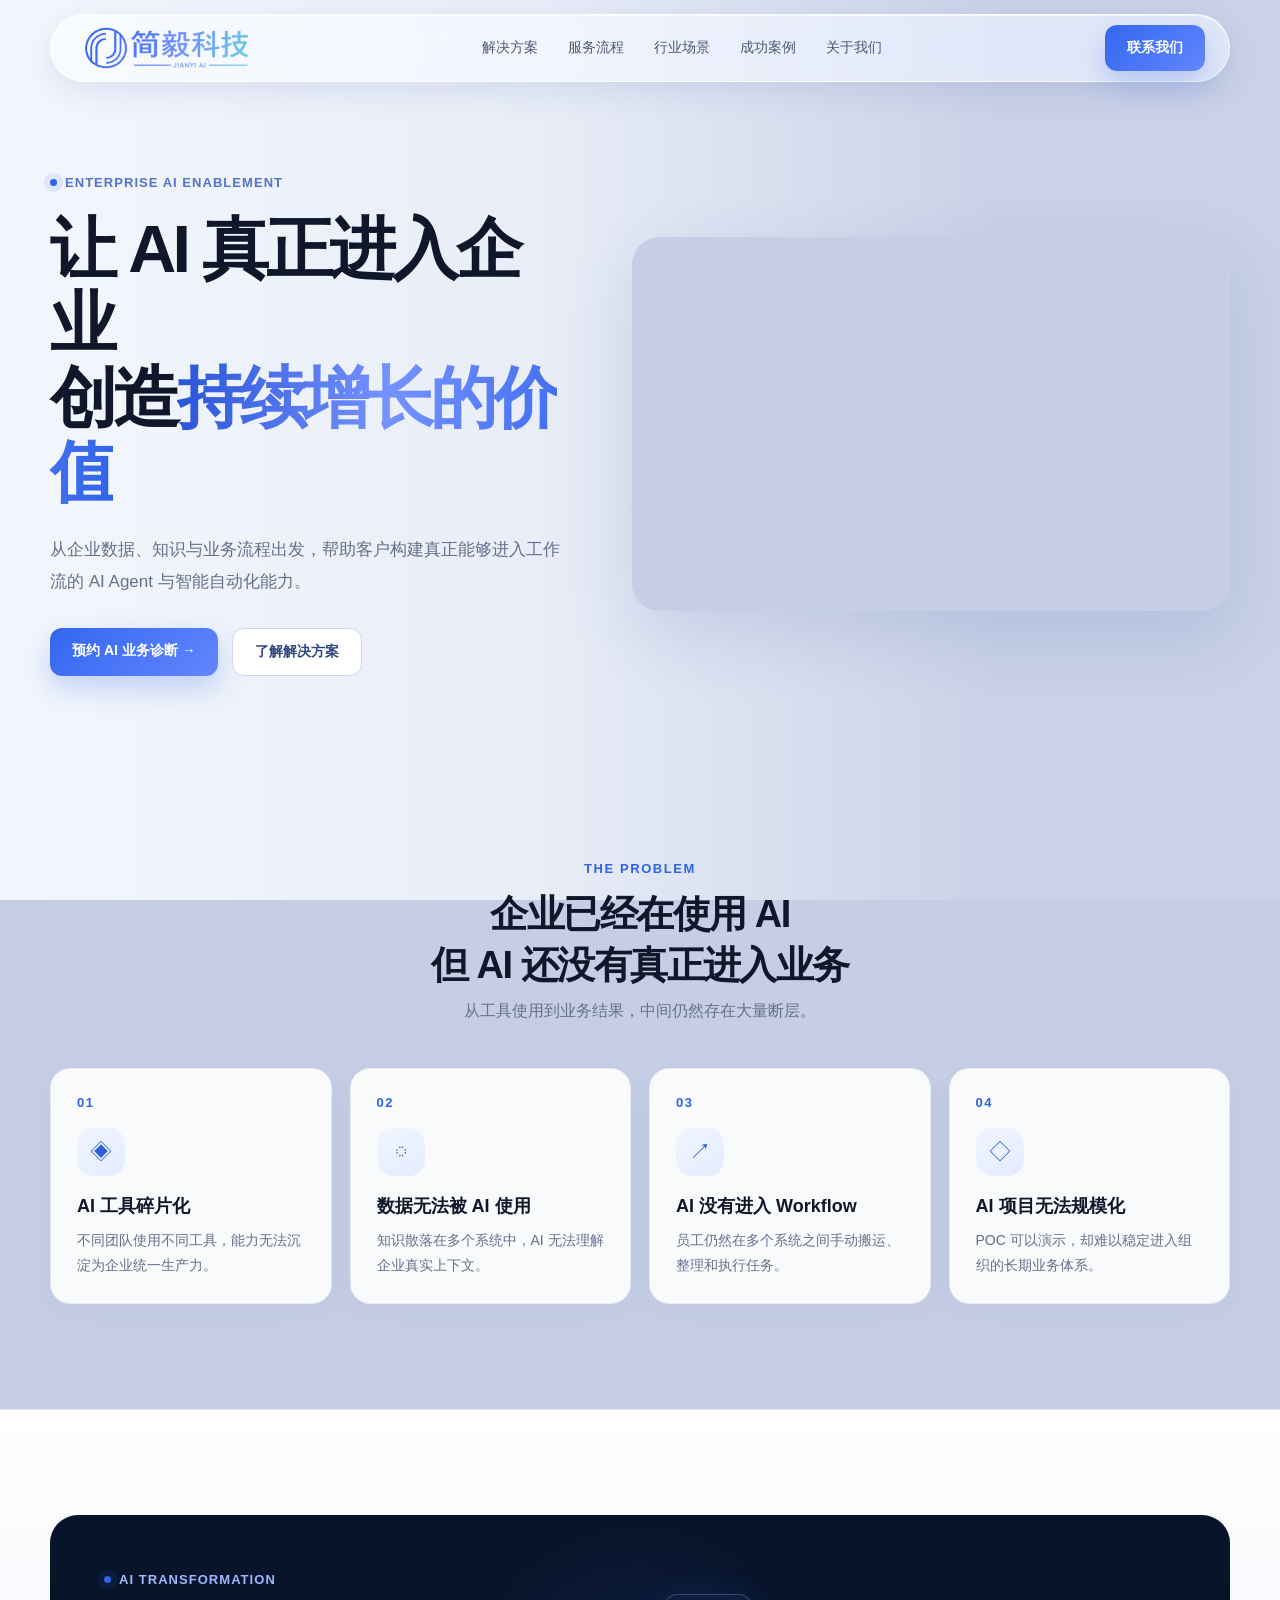
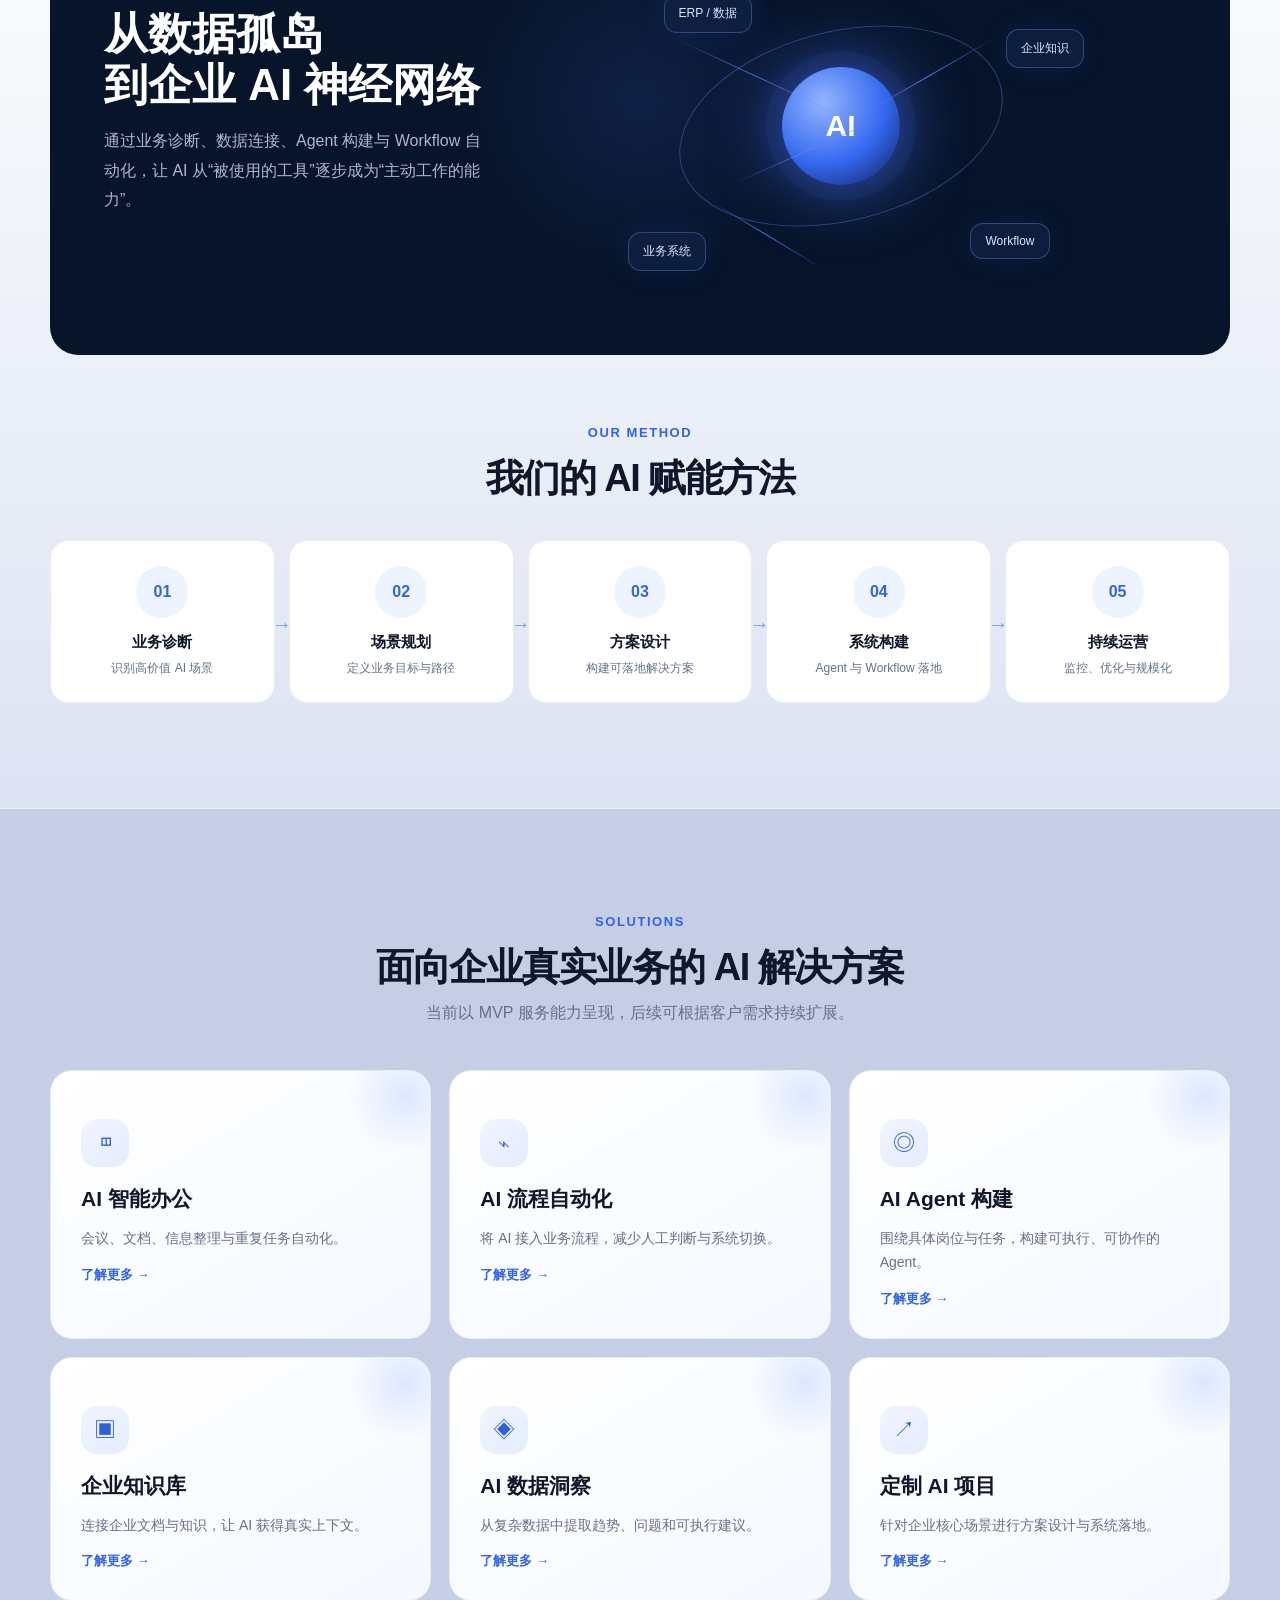
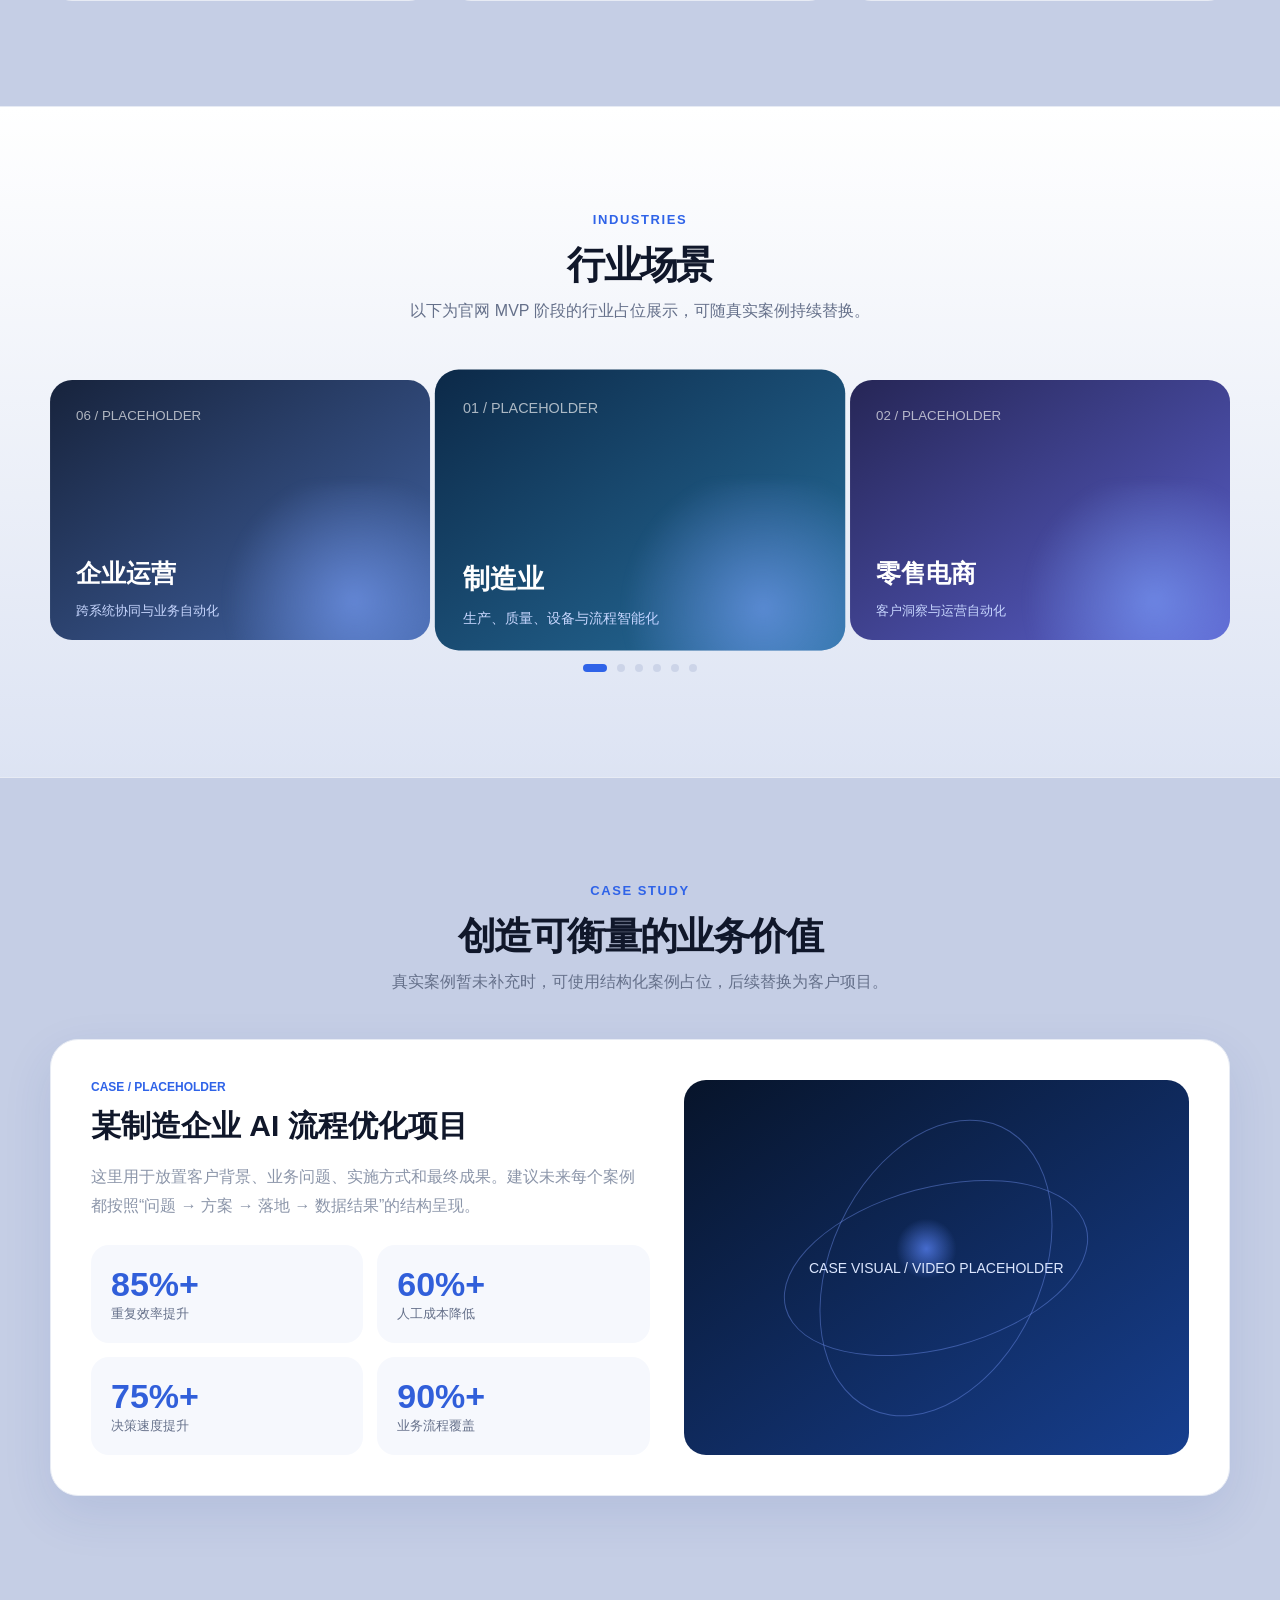
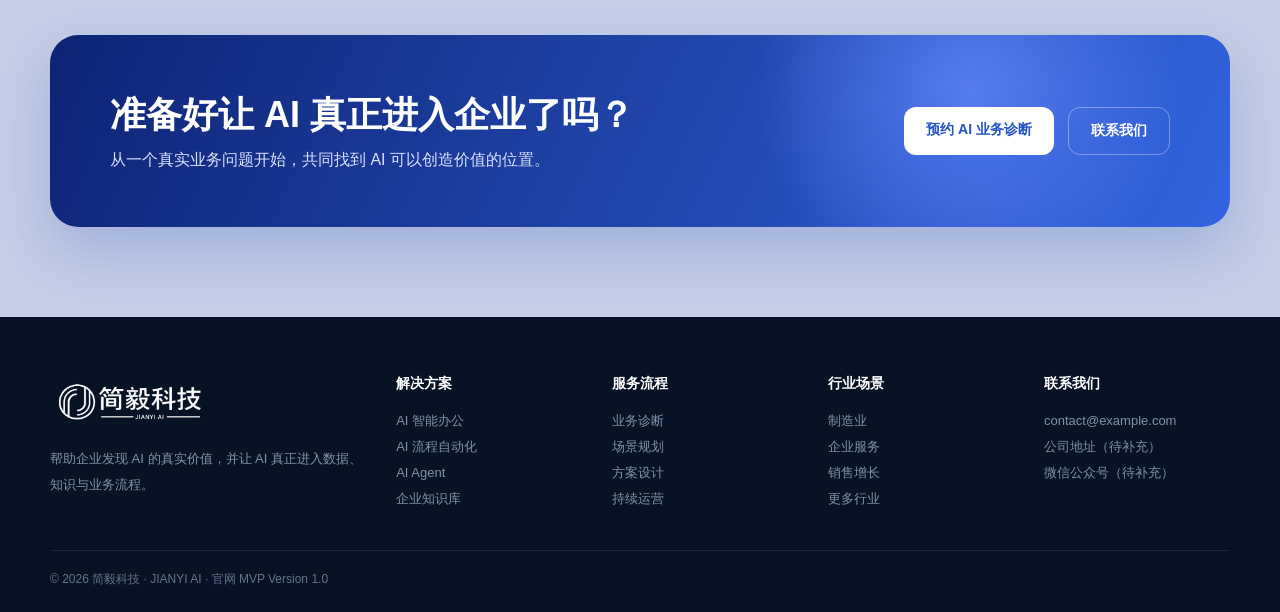
==== index.html @ a3e8af37 "Publish Jianyi AI website" ====
<!DOCTYPE html>
<html lang="zh-CN">

<head>
  <meta charset="UTF-8" />
  <meta name="viewport" content="width=device-width, initial-scale=1.0" />
  <meta name="theme-color" content="#f7faff" />
  <title>简毅科技｜让 AI 真正进入企业</title>
  <style>
    :root {
      --blue: #2f63e8;
      --blue2: #6f91ff;
      --ink: #10172a;
      --muted: #65708a;
      --line: #e7ebf4;
      --bg: #f7faff;
      --hero-bg: #C5CEE5;
      --card: #ffffff;
      --dark: #071226;
      --radius: 24px;
      --shadow: 0 18px 50px rgba(25, 61, 150, .10);
    }

    * {
      box-sizing: border-box
    }

    html {
      scroll-behavior: smooth
    }

    body {
      margin: 0;
      color: var(--ink);
      background: var(--hero-bg);
      font-family: Inter, -apple-system, BlinkMacSystemFont, "Segoe UI", "PingFang SC", "Microsoft YaHei", sans-serif;
      overflow-x: hidden
    }

    a {
      text-decoration: none;
      color: inherit
    }

    .container {
      width: min(1180px, calc(100% - 48px));
      margin: auto
    }

    .nav {
      position: sticky;
      top: 0;
      z-index: 50;
      height: 96px;
      display: flex;
      align-items: center;
      justify-content: space-between;
      background: transparent;
    }

    .nav-inner {
      height: 68px;
      padding: 0 24px;
      border: 1px solid rgba(255, 255, 255, .72);
      border-radius: 999px;
      background: rgba(255, 255, 255, .48);
      backdrop-filter: blur(22px) saturate(160%);
      -webkit-backdrop-filter: blur(22px) saturate(160%);
      box-shadow: 0 10px 30px rgba(25, 61, 150, .1), inset 0 1px 0 rgba(255, 255, 255, .72)
    }

    .brand img {
      width: 184px;
      height: auto;
      display: block
    }

    .nav .brand {
      position: relative;
      display: block;
      isolation: isolate
    }

    .nav .brand img {
      opacity: 0
    }

    .nav .brand:after {
      content: "";
      position: absolute;
      inset: 0;
      z-index: -1;
      background: linear-gradient(115deg, #1e55e8 0%, #6c8cff 25%, #67e8d8 48%, #b88cff 72%, #2860ed 100%);
      background-size: 220% 220%;
      -webkit-mask-image: var(--brand-mask);
      mask-image: var(--brand-mask);
      -webkit-mask-repeat: no-repeat;
      mask-repeat: no-repeat;
      -webkit-mask-size: 100% 100%;
      mask-size: 100% 100%;
      animation: brandAurora 6s ease-in-out infinite
    }

    @keyframes brandAurora {

      0%,
      100% {
        background-position: 0% 50%
      }

      50% {
        background-position: 100% 50%
      }
    }

    @media(prefers-reduced-motion:reduce) {
      .nav .brand:after {
        animation: none
      }
    }

    .nav-links {
      display: flex;
      gap: 30px;
      font-size: 14px;
      color: #4d5870
    }

    .nav-links a {
      position: relative;
      padding: 28px 0
    }

    .nav-links a:hover {
      color: var(--blue)
    }

    .nav-links a:hover:after {
      content: "";
      position: absolute;
      bottom: 0;
      left: 0;
      right: 0;
      height: 2px;
      background: var(--blue);
      border-radius: 2px
    }

    .btn {
      border: 0;
      border-radius: 12px;
      padding: 14px 22px;
      font-weight: 700;
      cursor: pointer;
      transition: .28s ease;
      font-size: 14px
    }

    .btn-primary {
      color: #fff;
      background: linear-gradient(135deg, #3267ef, #6386ff);
      box-shadow: 0 12px 28px rgba(47, 99, 232, .25)
    }

    .btn-primary:hover {
      transform: translateY(-2px);
      box-shadow: 0 16px 32px rgba(47, 99, 232, .32)
    }

    .btn-ghost {
      background: #fff;
      border: 1px solid #cbd6ef;
      color: #2d477d
    }

    .btn-ghost:hover {
      background: #f5f8ff;
      transform: translateY(-2px)
    }

    .hero {
      padding: 66px 0 70px;
      min-height: 660px;
      display: grid;
      align-items: center
    }

    .hero-scene {
      min-height: 660px;
      background: url("heroLKV主图.png") center / cover no-repeat
    }

    .hero:before {
      content: "";
      position: absolute;
      inset: 0;
      z-index: -1;
      background: linear-gradient(90deg, rgba(247, 250, 255, .92) 0%, rgba(247, 250, 255, .7) 42%, rgba(247, 250, 255, .08) 78%);
      pointer-events: none
    }

    .hero-grid {
      display: grid;
      grid-template-columns: .94fr 1.06fr;
      gap: 52px;
      align-items: center;
      width: 100%
    }

    .eyebrow {
      display: inline-flex;
      gap: 8px;
      align-items: center;
      color: #5274c8;
      font-size: 13px;
      font-weight: 700;
      letter-spacing: .08em;
      margin-bottom: 22px
    }

    .eyebrow:before {
      content: "";
      width: 7px;
      height: 7px;
      border-radius: 50%;
      background: var(--blue);
      box-shadow: 0 0 0 6px rgba(47, 99, 232, .1)
    }

    .hero h1 {
      font-size: clamp(42px, 5.2vw, 70px);
      line-height: 1.12;
      letter-spacing: -.055em;
      margin: 0 0 24px
    }

    .gradient {
      background: linear-gradient(95deg, #2855d8, #7692ff 48%, #2f63e8);
      -webkit-background-clip: text;
      background-clip: text;
      color: transparent
    }

    .hero p {
      font-size: 17px;
      line-height: 1.9;
      color: var(--muted);
      max-width: 520px;
      margin: 0 0 30px
    }

    .hero-actions {
      display: flex;
      gap: 14px;
      flex-wrap: wrap
    }

    .trust {
      margin-top: 54px;
      color: #8992a6;
      font-size: 12px
    }

    .logo-row {
      display: flex;
      gap: 25px;
      align-items: center;
      flex-wrap: wrap;
      margin-top: 18px;
      color: #647086;
      font-weight: 700;
      font-size: 18px;
      letter-spacing: .02em
    }

    .video-shell {
      position: relative;
      border-radius: 28px;
      padding: 1px;
      background: var(--hero-bg);
      box-shadow: 0 25px 70px rgba(26, 61, 146, .12);
      overflow: hidden
    }

    .video-shell:before {
      display: none
    }

    .video-frame {
      position: relative;
      background: var(--hero-bg);
      border-radius: 27px;
      overflow: hidden;
      aspect-ratio: 16/10
    }

    .video-frame video {
      width: 100%;
      height: 100%;
      display: block;
      object-fit: cover;
      pointer-events: none
    }

    .video-frame:after {
      content: "";
      position: absolute;
      inset: 0;
      background: linear-gradient(90deg, var(--hero-bg) 0%, rgba(197, 206, 229, 0) 10%, rgba(197, 206, 229, 0) 90%, var(--hero-bg) 100%), linear-gradient(180deg, var(--hero-bg) 0%, rgba(197, 206, 229, 0) 13%, rgba(197, 206, 229, 0) 87%, var(--hero-bg) 100%);
      pointer-events: none
    }

    .video-badge {
      position: absolute;
      left: 18px;
      bottom: 18px;
      z-index: 2;
      padding: 10px 14px;
      border: 1px solid rgba(255, 255, 255, .16);
      background: rgba(5, 17, 38, .62);
      backdrop-filter: blur(10px);
      border-radius: 999px;
      color: #d9e4ff;
      font-size: 12px
    }

    @keyframes spin {
      to {
        transform: rotate(360deg)
      }
    }

    .section {
      padding: 105px 0
    }

    .section-head {
      text-align: center;
      margin-bottom: 46px
    }

    .section-head .kicker {
      font-size: 13px;
      font-weight: 800;
      color: var(--blue);
      letter-spacing: .12em
    }

    .section-head h2 {
      font-size: 38px;
      letter-spacing: -.04em;
      margin: 13px 0 10px
    }

    .section-head p {
      color: var(--muted);
      margin: 0
    }

    .reveal {
      opacity: 0;
      transform: translateY(26px);
      transition: opacity .8s cubic-bezier(.2, .8, .2, 1), transform .8s cubic-bezier(.2, .8, .2, 1)
    }

    .reveal.show {
      opacity: 1;
      transform: none
    }

    .grid-4 {
      display: grid;
      grid-template-columns: repeat(4, 1fr);
      gap: 18px
    }

    .card {
      background: rgba(255, 255, 255, .9);
      border: 1px solid var(--line);
      border-radius: 20px;
      padding: 26px;
      box-shadow: 0 8px 30px rgba(35, 61, 120, .045);
      transition: .35s ease
    }

    .card:hover {
      transform: translateY(-7px);
      border-color: #c9d7ff;
      box-shadow: var(--shadow)
    }

    .num {
      font-size: 13px;
      color: var(--blue);
      font-weight: 800;
      letter-spacing: .12em
    }

    .icon {
      width: 48px;
      height: 48px;
      border-radius: 16px;
      background: linear-gradient(145deg, #f0f5ff, #e4ecff);
      display: grid;
      place-items: center;
      color: #315fd8;
      font-size: 22px;
      margin: 18px 0
    }

    .card h3 {
      margin: 0 0 10px;
      font-size: 18px
    }

    .card p {
      margin: 0;
      color: var(--muted);
      font-size: 14px;
      line-height: 1.75
    }

    .story {
      background: linear-gradient(180deg, #fff, rgba(240, 245, 255, .55));
      border-top: 1px solid var(--line);
      border-bottom: 1px solid var(--line)
    }

    .story-stage {
      position: relative;
      min-height: 440px;
      border-radius: 28px;
      background: radial-gradient(circle at 50% 42%, rgba(73, 112, 255, .13), transparent 28%), #07142a;
      color: #fff;
      overflow: hidden;
      padding: 54px
    }

    .story-copy {
      position: relative;
      z-index: 3;
      max-width: 390px
    }

    .story-copy h2 {
      font-size: 44px;
      line-height: 1.15;
      margin: 0 0 16px
    }

    .story-copy p {
      color: #aab9d4;
      line-height: 1.85
    }

    .network {
      position: absolute;
      inset: 0
    }

    .core {
      position: absolute;
      left: 67%;
      top: 48%;
      width: 118px;
      height: 118px;
      border-radius: 50%;
      transform: translate(-50%, -50%);
      display: grid;
      place-items: center;
      font-weight: 900;
      font-size: 30px;
      background: radial-gradient(circle at 35% 30%, #94b4ff, #3468ef 55%, #101b53);
      box-shadow: 0 0 0 16px rgba(75, 115, 255, .06), 0 0 70px rgba(72, 115, 255, .8);
      animation: pulse 3s ease-in-out infinite
    }

    .orbit {
      position: absolute;
      left: 67%;
      top: 48%;
      width: 330px;
      height: 190px;
      border: 1px solid rgba(103, 143, 255, .35);
      border-radius: 50%;
      transform: translate(-50%, -50%) rotate(-14deg);
      animation: orbit 9s linear infinite
    }

    .node {
      position: absolute;
      padding: 10px 14px;
      border-radius: 13px;
      background: rgba(17, 34, 69, .76);
      border: 1px solid rgba(129, 160, 255, .32);
      font-size: 12px;
      color: #dbe6ff;
      box-shadow: 0 0 30px rgba(46, 90, 220, .13);
      animation: float 4s ease-in-out infinite
    }

    .n1 {
      left: 52%;
      top: 18%
    }

    .n2 {
      left: 81%;
      top: 26%;
      animation-delay: -1s
    }

    .n3 {
      left: 78%;
      top: 70%;
      animation-delay: -2s
    }

    .n4 {
      left: 49%;
      top: 72%;
      animation-delay: -3s
    }

    .line {
      position: absolute;
      height: 1px;
      background: linear-gradient(90deg, transparent, #5b86ff, transparent);
      transform-origin: left center;
      opacity: .8
    }

    .l1 {
      width: 180px;
      left: 53%;
      top: 28%;
      transform: rotate(25deg)
    }

    .l2 {
      width: 150px;
      left: 69%;
      top: 45%;
      transform: rotate(-30deg)
    }

    .l3 {
      width: 180px;
      left: 58%;
      top: 61%;
      transform: rotate(-24deg)
    }

    .l4 {
      width: 130px;
      left: 56%;
      top: 65%;
      transform: rotate(31deg)
    }

    @keyframes pulse {
      50% {
        transform: translate(-50%, -50%) scale(1.08);
        box-shadow: 0 0 0 24px rgba(75, 115, 255, .04), 0 0 100px rgba(72, 115, 255, .95)
      }
    }

    @keyframes orbit {
      to {
        transform: translate(-50%, -50%) rotate(346deg)
      }
    }

    @keyframes float {
      50% {
        transform: translateY(-12px)
      }
    }

    .process {
      display: grid;
      grid-template-columns: repeat(5, 1fr);
      gap: 14px;
      position: relative
    }

    .step {
      padding: 25px 16px;
      text-align: center;
      border-radius: 18px;
      background: #fff;
      border: 1px solid var(--line);
      position: relative
    }

    .step:not(:last-child):after {
      content: "→";
      position: absolute;
      right: -18px;
      top: 45%;
      color: #7f9af0;
      font-size: 20px;
      z-index: 2
    }

    .step .step-icon {
      width: 52px;
      height: 52px;
      margin: 0 auto 15px;
      border-radius: 50%;
      display: grid;
      place-items: center;
      background: #edf3ff;
      color: #3265dd;
      font-weight: 800
    }

    .step strong {
      display: block;
      font-size: 15px
    }

    .step span {
      display: block;
      margin-top: 8px;
      color: var(--muted);
      font-size: 12px
    }

    .solution-grid {
      display: grid;
      grid-template-columns: repeat(3, 1fr);
      gap: 18px
    }

    .solution {
      min-height: 205px;
      padding: 30px;
      border-radius: 22px;
      background: linear-gradient(150deg, #fff, #f5f8ff);
      border: 1px solid var(--line);
      position: relative;
      overflow: hidden;
      transition: .35s
    }

    .solution:before {
      content: "";
      position: absolute;
      width: 120px;
      height: 120px;
      border-radius: 50%;
      right: -35px;
      top: -35px;
      background: radial-gradient(circle, #dce7ff, transparent 68%)
    }

    .solution:hover {
      transform: translateY(-6px);
      box-shadow: var(--shadow)
    }

    .solution h3 {
      font-size: 21px;
      margin: 18px 0 10px
    }

    .solution p {
      color: var(--muted);
      line-height: 1.7;
      font-size: 14px
    }

    .more {
      font-size: 13px;
      color: var(--blue);
      font-weight: 700
    }

    .carousel-wrap {
      overflow: hidden;
      padding: 12px 0 22px;
      cursor: grab;
      touch-action: pan-y
    }

    .carousel-wrap:active {
      cursor: grabbing
    }

    .carousel {
      display: flex;
      width: 100%;
      gap: 20px;
      transition: transform .72s cubic-bezier(.2, .8, .2, 1);
      will-change: transform
    }

    .industry {
      flex: 0 0 calc((100% - 40px) / 3);
      height: 260px;
      border-radius: 22px;
      padding: 26px;
      color: #fff;
      position: relative;
      overflow: hidden;
      background: linear-gradient(145deg, #112348, #315fc7);
      transform: scale(1);
      transform-origin: center center;
      transition: transform .72s cubic-bezier(.2, .8, .2, 1);
      user-select: none;
      z-index: 1
    }

    .industry.active {
      transform: scale(1.08);
      z-index: 2
    }

    .industry:nth-child(2) {
      background: linear-gradient(145deg, #17315e, #5480d8)
    }

    .industry:nth-child(3) {
      background: linear-gradient(145deg, #0c2948, #276f9d)
    }

    .industry:nth-child(4) {
      background: linear-gradient(145deg, #262656, #5a5fcb)
    }

    .industry:nth-child(5) {
      background: linear-gradient(145deg, #0d3040, #348b93)
    }

    .industry:nth-child(6) {
      background: linear-gradient(145deg, #17233c, #4264a5)
    }

    .industry:after {
      content: "";
      position: absolute;
      inset: 40% -30% -30% 30%;
      background: radial-gradient(circle, rgba(126, 164, 255, .6), transparent 58%);
      filter: blur(4px)
    }

    .industry small {
      opacity: .65
    }

    .industry h3 {
      position: absolute;
      left: 26px;
      bottom: 50px;
      margin: 0;
      font-size: 25px
    }

    .industry p {
      position: absolute;
      left: 26px;
      bottom: 20px;
      margin: 0;
      color: #c8d7ff;
      font-size: 13px
    }

    .slider-controls {
      display: flex;
      justify-content: center;
      gap: 10px;
      margin-top: 2px
    }

    .dot {
      border: 0;
      width: 8px;
      height: 8px;
      border-radius: 99px;
      background: #ccd4e8;
      cursor: pointer;
      padding: 0;
      transition: width .35s ease, background .35s ease
    }

    .dot.active {
      width: 24px;
      background: var(--blue)
    }

    .case {
      display: grid;
      grid-template-columns: 1.05fr .95fr;
      gap: 34px;
      padding: 40px;
      border-radius: 28px;
      background: #fff;
      border: 1px solid var(--line);
      box-shadow: var(--shadow)
    }

    .case-tag {
      font-size: 12px;
      color: var(--blue);
      font-weight: 800
    }

    .case h3 {
      font-size: 30px;
      margin: 12px 0
    }

    .placeholder {
      color: #8b95a9;
      line-height: 1.8
    }

    .metrics {
      display: grid;
      grid-template-columns: repeat(2, 1fr);
      gap: 14px;
      margin-top: 24px
    }

    .metric {
      padding: 20px;
      border-radius: 18px;
      background: #f6f8fd
    }

    .metric b {
      display: block;
      font-size: 34px;
      color: #315fda
    }

    .metric span {
      font-size: 13px;
      color: var(--muted)
    }

    .case-visual {
      min-height: 310px;
      border-radius: 22px;
      background: radial-gradient(circle at 48% 45%, rgba(93, 136, 255, .7), transparent 9%), linear-gradient(145deg, #07142a, #173f8f);
      position: relative;
      overflow: hidden;
      display: grid;
      place-items: center;
      color: #dce7ff;
      font-size: 14px
    }

    .case-visual:before,
    .case-visual:after {
      content: "";
      position: absolute;
      border: 1px solid rgba(123, 156, 255, .4);
      border-radius: 50%;
      width: 310px;
      height: 160px;
      transform: rotate(-15deg)
    }

    .case-visual:after {
      width: 210px;
      height: 310px;
      transform: rotate(25deg)
    }

    .cta {
      padding: 34px 0 90px
    }

    .cta-box {
      border-radius: 28px;
      padding: 56px 60px;
      color: #fff;
      display: flex;
      justify-content: space-between;
      align-items: center;
      gap: 30px;
      background: radial-gradient(circle at 78% 30%, rgba(102, 139, 255, .75), transparent 23%), linear-gradient(115deg, #0d2474, #3264df);
      box-shadow: 0 24px 55px rgba(35, 73, 180, .22)
    }

    .cta-box h2 {
      font-size: 36px;
      margin: 0 0 10px
    }

    .cta-box p {
      margin: 0;
      color: #d8e3ff
    }

    .footer {
      background: #071225;
      color: #fff;
      padding: 58px 0 24px
    }

    .footer-grid {
      display: grid;
      grid-template-columns: 1.7fr repeat(4, 1fr);
      gap: 30px
    }

    .footer h4 {
      margin: 0 0 15px;
      font-size: 14px
    }

    .footer a,
    .footer p {
      display: block;
      color: #8190ab;
      font-size: 13px;
      line-height: 2;
      margin: 0
    }

    .footer .brand img {
      filter: brightness(0) invert(1);
      width: 160px;
      margin-bottom: 18px
    }

    .copyright {
      border-top: 1px solid rgba(255, 255, 255, .08);
      margin-top: 38px;
      padding-top: 20px;
      color: #65728c;
      font-size: 12px
    }

    @media(max-width:900px) {
      .nav-links {
        display: none
      }

      .hero-grid,
      .case {
        grid-template-columns: 1fr
      }

      .grid-4 {
        grid-template-columns: repeat(2, 1fr)
      }

      .solution-grid {
        grid-template-columns: repeat(2, 1fr)
      }

      .process {
        grid-template-columns: 1fr
      }

      .step:not(:last-child):after {
        display: none
      }

      .industry {
        flex-basis: calc(100% - 72px);
        height: 250px
      }

      .story-stage {
        padding: 34px;
        min-height: 520px
      }

      .story-copy {
        max-width: 100%
      }

      .core,
      .orbit {
        left: 58%;
        top: 70%
      }

      .n1 {
        left: 25%;
        top: 54%
      }

      .n2 {
        left: 70%;
        top: 53%
      }

      .n3 {
        left: 66%;
        top: 84%
      }

      .n4 {
        left: 18%;
        top: 82%
      }

      .cta-box {
        padding: 40px;
        display: block
      }

      .footer-grid {
        grid-template-columns: 1fr 1fr
      }

      .footer-grid>div:first-child {
        grid-column: 1/-1
      }
    }

    @media(max-width:560px) {
      .container {
        width: min(100% - 28px, 1180px)
      }

      .hero {
        padding-top: 35px
      }

      .hero h1 {
        font-size: 44px
      }

      .grid-4,
      .solution-grid {
        grid-template-columns: 1fr
      }

      .section {
        padding: 72px 0
      }

      .section-head h2 {
        font-size: 30px
      }

      .case {
        padding: 24px
      }

      .metrics {
        grid-template-columns: 1fr 1fr
      }

      .nav {
        height: 64px
      }

      .nav-inner {
        height: 54px;
        padding: 0 16px
      }

      .brand img {
        width: 150px
      }
    }
  </style>
</head>

<body>
  <header class="nav">
    <div class="container nav-inner" style="display:flex;align-items:center;justify-content:space-between;">
      <a class="brand" href="#top"><img
          src="[data-uri]"
          alt="简毅科技"></a>
      <nav class="nav-links">
        <a href="#solutions">解决方案</a><a href="#process">服务流程</a><a href="#industries">行业场景</a><a
          href="#cases">成功案例</a><a href="#about">关于我们</a>
      </nav>
      <a class="btn btn-primary" href="#contact">联系我们</a>
    </div>
  </header>

  <main id="top">
    <div class="hero-scene">
      <section class="hero container">
        <div class="hero-grid">
        <div class="reveal">
          <div class="eyebrow">ENTERPRISE AI ENABLEMENT</div>
          <h1>让 AI 真正进入企业<br>创造<span class="gradient">持续增长的价值</span></h1>
          <p>从企业数据、知识与业务流程出发，帮助客户构建真正能够进入工作流的 AI Agent 与智能自动化能力。</p>
          <div class="hero-actions"><a class="btn btn-primary" href="#contact">预约 AI 业务诊断 →</a><a class="btn btn-ghost"
              href="#solutions">了解解决方案</a></div>
        </div>
        <div class="video-shell reveal" style="transition-delay:.12s">
          <div class="video-frame">
            <video autoplay muted loop playsinline preload="auto" poster="" disablepictureinpicture
              disableremoteplayback controlslist="nodownload noremoteplayback nofullscreen">
              <source src="hero-video.mp4" type="video/mp4">
              您的浏览器暂不支持视频播放。
            </video>
          </div>
        </div>
        </div>
      </section>
    </div>

    <section class="section">
      <div class="container">
        <div class="section-head reveal">
          <div class="kicker">THE PROBLEM</div>
          <h2>企业已经在使用 AI<br>但 AI 还没有真正进入业务</h2>
          <p>从工具使用到业务结果，中间仍然存在大量断层。</p>
        </div>
        <div class="grid-4">
          <article class="card reveal">
            <div class="num">01</div>
            <div class="icon">◈</div>
            <h3>AI 工具碎片化</h3>
            <p>不同团队使用不同工具，能力无法沉淀为企业统一生产力。</p>
          </article>
          <article class="card reveal">
            <div class="num">02</div>
            <div class="icon">◌</div>
            <h3>数据无法被 AI 使用</h3>
            <p>知识散落在多个系统中，AI 无法理解企业真实上下文。</p>
          </article>
          <article class="card reveal">
            <div class="num">03</div>
            <div class="icon">↗</div>
            <h3>AI 没有进入 Workflow</h3>
            <p>员工仍然在多个系统之间手动搬运、整理和执行任务。</p>
          </article>
          <article class="card reveal">
            <div class="num">04</div>
            <div class="icon">◇</div>
            <h3>AI 项目无法规模化</h3>
            <p>POC 可以演示，却难以稳定进入组织的长期业务体系。</p>
          </article>
        </div>
      </div>
    </section>

    <section class="section story" id="process">
      <div class="container">
        <div class="story-stage reveal">
          <div class="story-copy">
            <div class="eyebrow" style="color:#9cb8ff">AI TRANSFORMATION</div>
            <h2>从数据孤岛<br>到企业 AI 神经网络</h2>
            <p>通过业务诊断、数据连接、Agent 构建与 Workflow 自动化，让 AI 从“被使用的工具”逐步成为“主动工作的能力”。</p>
          </div>
          <div class="network">
            <div class="orbit"></div>
            <div class="core">AI</div>
            <div class="node n1">ERP / 数据</div>
            <div class="node n2">企业知识</div>
            <div class="node n3">Workflow</div>
            <div class="node n4">业务系统</div>
            <i class="line l1"></i><i class="line l2"></i><i class="line l3"></i><i class="line l4"></i>
          </div>
        </div>
        <div class="section-head reveal" style="margin:70px 0 36px">
          <div class="kicker">OUR METHOD</div>
          <h2>我们的 AI 赋能方法</h2>
        </div>
        <div class="process">
          <div class="step reveal">
            <div class="step-icon">01</div><strong>业务诊断</strong><span>识别高价值 AI 场景</span>
          </div>
          <div class="step reveal">
            <div class="step-icon">02</div><strong>场景规划</strong><span>定义业务目标与路径</span>
          </div>
          <div class="step reveal">
            <div class="step-icon">03</div><strong>方案设计</strong><span>构建可落地解决方案</span>
          </div>
          <div class="step reveal">
            <div class="step-icon">04</div><strong>系统构建</strong><span>Agent 与 Workflow 落地</span>
          </div>
          <div class="step reveal">
            <div class="step-icon">05</div><strong>持续运营</strong><span>监控、优化与规模化</span>
          </div>
        </div>
      </div>
    </section>

    <section class="section" id="solutions">
      <div class="container">
        <div class="section-head reveal">
          <div class="kicker">SOLUTIONS</div>
          <h2>面向企业真实业务的 AI 解决方案</h2>
          <p>当前以 MVP 服务能力呈现，后续可根据客户需求持续扩展。</p>
        </div>
        <div class="solution-grid">
          <div class="solution reveal">
            <div class="icon">◫</div>
            <h3>AI 智能办公</h3>
            <p>会议、文档、信息整理与重复任务自动化。</p><span class="more">了解更多 →</span>
          </div>
          <div class="solution reveal">
            <div class="icon">⌁</div>
            <h3>AI 流程自动化</h3>
            <p>将 AI 接入业务流程，减少人工判断与系统切换。</p><span class="more">了解更多 →</span>
          </div>
          <div class="solution reveal">
            <div class="icon">◎</div>
            <h3>AI Agent 构建</h3>
            <p>围绕具体岗位与任务，构建可执行、可协作的 Agent。</p><span class="more">了解更多 →</span>
          </div>
          <div class="solution reveal">
            <div class="icon">▣</div>
            <h3>企业知识库</h3>
            <p>连接企业文档与知识，让 AI 获得真实上下文。</p><span class="more">了解更多 →</span>
          </div>
          <div class="solution reveal">
            <div class="icon">◈</div>
            <h3>AI 数据洞察</h3>
            <p>从复杂数据中提取趋势、问题和可执行建议。</p><span class="more">了解更多 →</span>
          </div>
          <div class="solution reveal">
            <div class="icon">↗</div>
            <h3>定制 AI 项目</h3>
            <p>针对企业核心场景进行方案设计与系统落地。</p><span class="more">了解更多 →</span>
          </div>
        </div>
      </div>
    </section>

    <section class="section story" id="industries">
      <div class="container">
        <div class="section-head reveal">
          <div class="kicker">INDUSTRIES</div>
          <h2>行业场景</h2>
          <p>以下为官网 MVP 阶段的行业占位展示，可随真实案例持续替换。</p>
        </div>
        <div class="carousel-wrap reveal">
          <div class="carousel" id="carousel">
            <article class="industry"><small>01 / PLACEHOLDER</small>
              <h3>制造业</h3>
              <p>生产、质量、设备与流程智能化</p>
            </article>
            <article class="industry"><small>02 / PLACEHOLDER</small>
              <h3>零售电商</h3>
              <p>客户洞察与运营自动化</p>
            </article>
            <article class="industry"><small>03 / PLACEHOLDER</small>
              <h3>企业服务</h3>
              <p>知识管理与专业工作流</p>
            </article>
            <article class="industry"><small>04 / PLACEHOLDER</small>
              <h3>人力资源</h3>
              <p>招聘、培训与员工服务</p>
            </article>
            <article class="industry"><small>05 / PLACEHOLDER</small>
              <h3>销售增长</h3>
              <p>客户研究与销售 Agent</p>
            </article>
            <article class="industry"><small>06 / PLACEHOLDER</small>
              <h3>企业运营</h3>
              <p>跨系统协同与业务自动化</p>
            </article>
          </div>
        </div>
        <div class="slider-controls" aria-label="行业场景轮播导航">
          <button class="dot active" type="button" data-i="0" aria-label="查看制造业"></button>
          <button class="dot" type="button" data-i="1" aria-label="查看零售电商"></button>
          <button class="dot" type="button" data-i="2" aria-label="查看企业服务"></button>
          <button class="dot" type="button" data-i="3" aria-label="查看人力资源"></button>
          <button class="dot" type="button" data-i="4" aria-label="查看销售增长"></button>
          <button class="dot" type="button" data-i="5" aria-label="查看企业运营"></button>
        </div>
      </div>
    </section>

    <section class="section" id="cases">
      <div class="container">
        <div class="section-head reveal">
          <div class="kicker">CASE STUDY</div>
          <h2>创造可衡量的业务价值</h2>
          <p>真实案例暂未补充时，可使用结构化案例占位，后续替换为客户项目。</p>
        </div>
        <div class="case reveal">
          <div>
            <div class="case-tag">CASE / PLACEHOLDER</div>
            <h3>某制造企业 AI 流程优化项目</h3>
            <p class="placeholder">这里用于放置客户背景、业务问题、实施方式和最终成果。建议未来每个案例都按照“问题 → 方案 → 落地 → 数据结果”的结构呈现。</p>
            <div class="metrics">
              <div class="metric"><b>85%+</b><span>重复效率提升</span></div>
              <div class="metric"><b>60%+</b><span>人工成本降低</span></div>
              <div class="metric"><b>75%+</b><span>决策速度提升</span></div>
              <div class="metric"><b>90%+</b><span>业务流程覆盖</span></div>
            </div>
          </div>
          <div class="case-visual">CASE VISUAL / VIDEO PLACEHOLDER</div>
        </div>
      </div>
    </section>

    <section class="cta" id="contact">
      <div class="container">
        <div class="cta-box reveal">
          <div>
            <h2>准备好让 AI 真正进入企业了吗？</h2>
            <p>从一个真实业务问题开始，共同找到 AI 可以创造价值的位置。</p>
          </div>
          <div class="hero-actions"><a class="btn btn-primary" style="background:#fff;color:#2453c6"
              href="mailto:contact@example.com">预约 AI 业务诊断</a><a class="btn btn-ghost"
              style="background:transparent;color:#fff;border-color:rgba(255,255,255,.35)"
              href="mailto:contact@example.com">联系我们</a></div>
        </div>
      </div>
    </section>
  </main>

  <footer class="footer" id="about">
    <div class="container">
      <div class="footer-grid">
        <div><a class="brand" href="#top"><img
              src="[data-uri]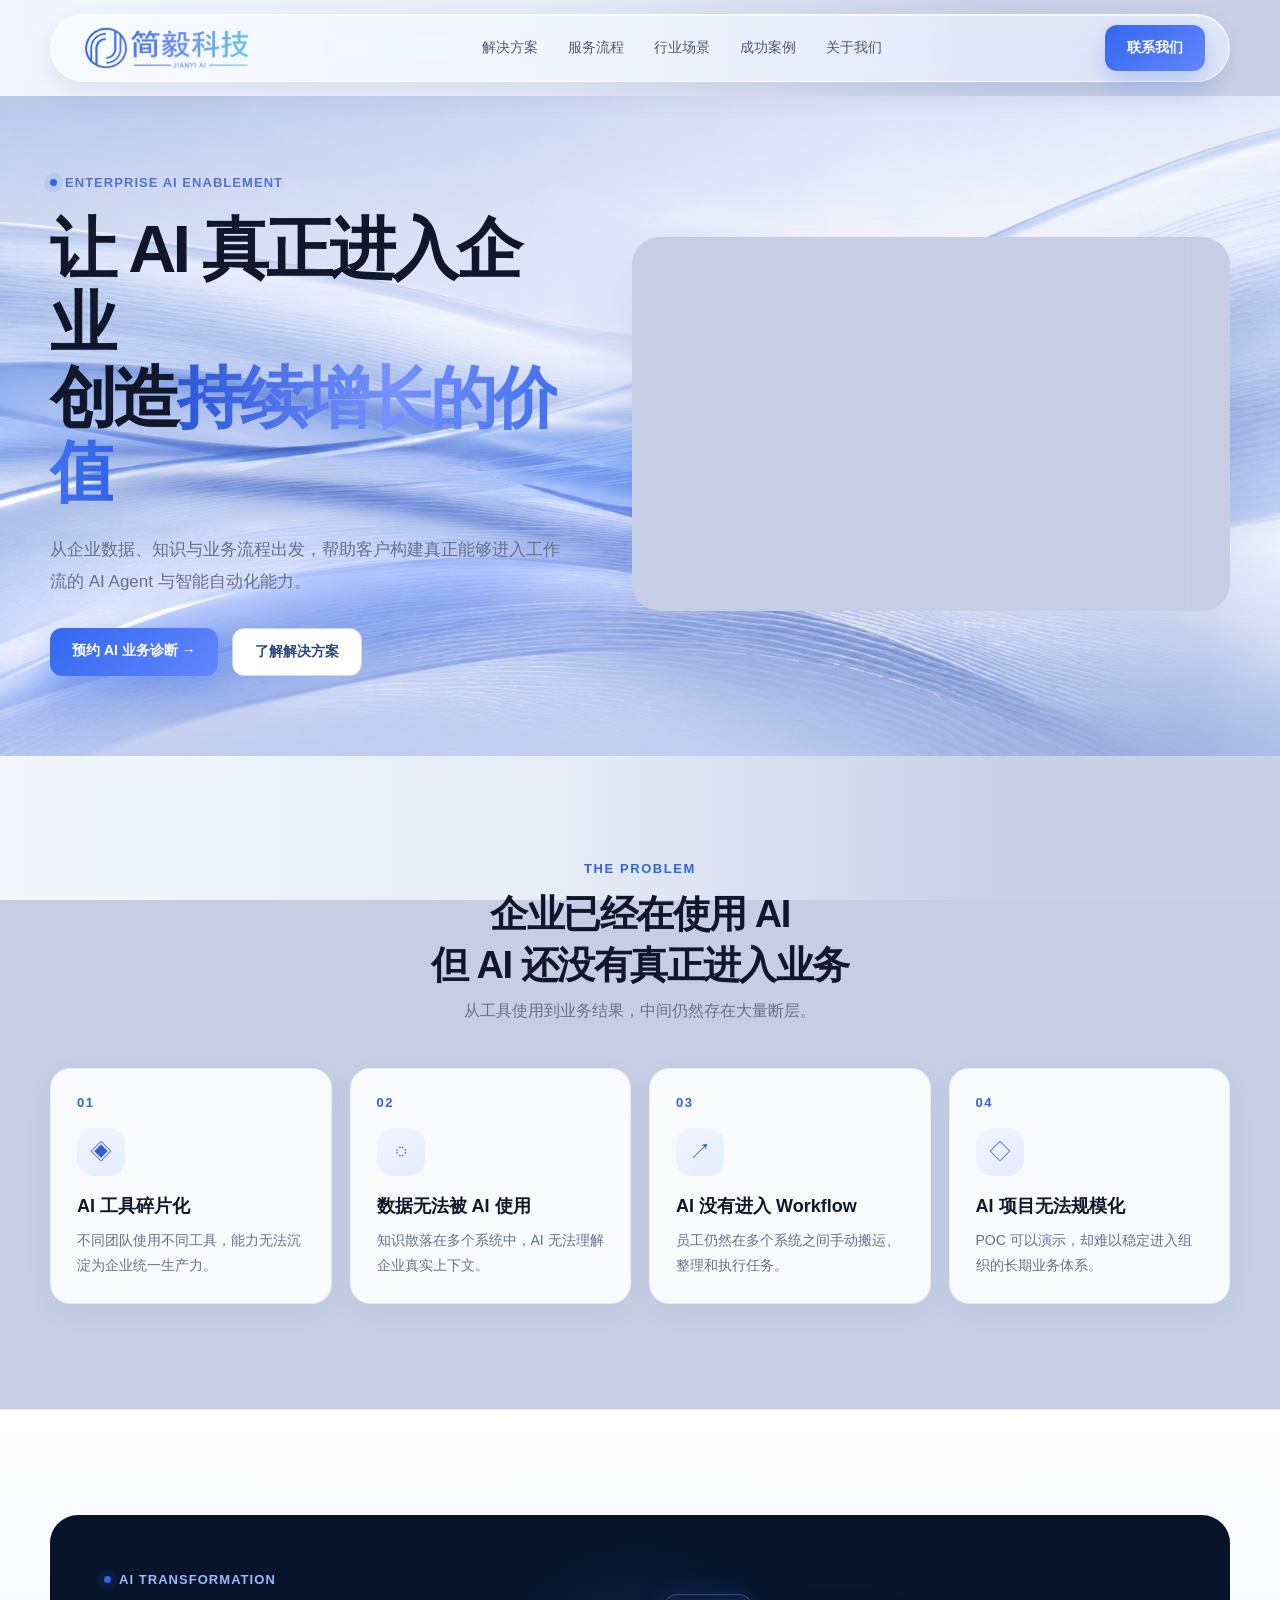
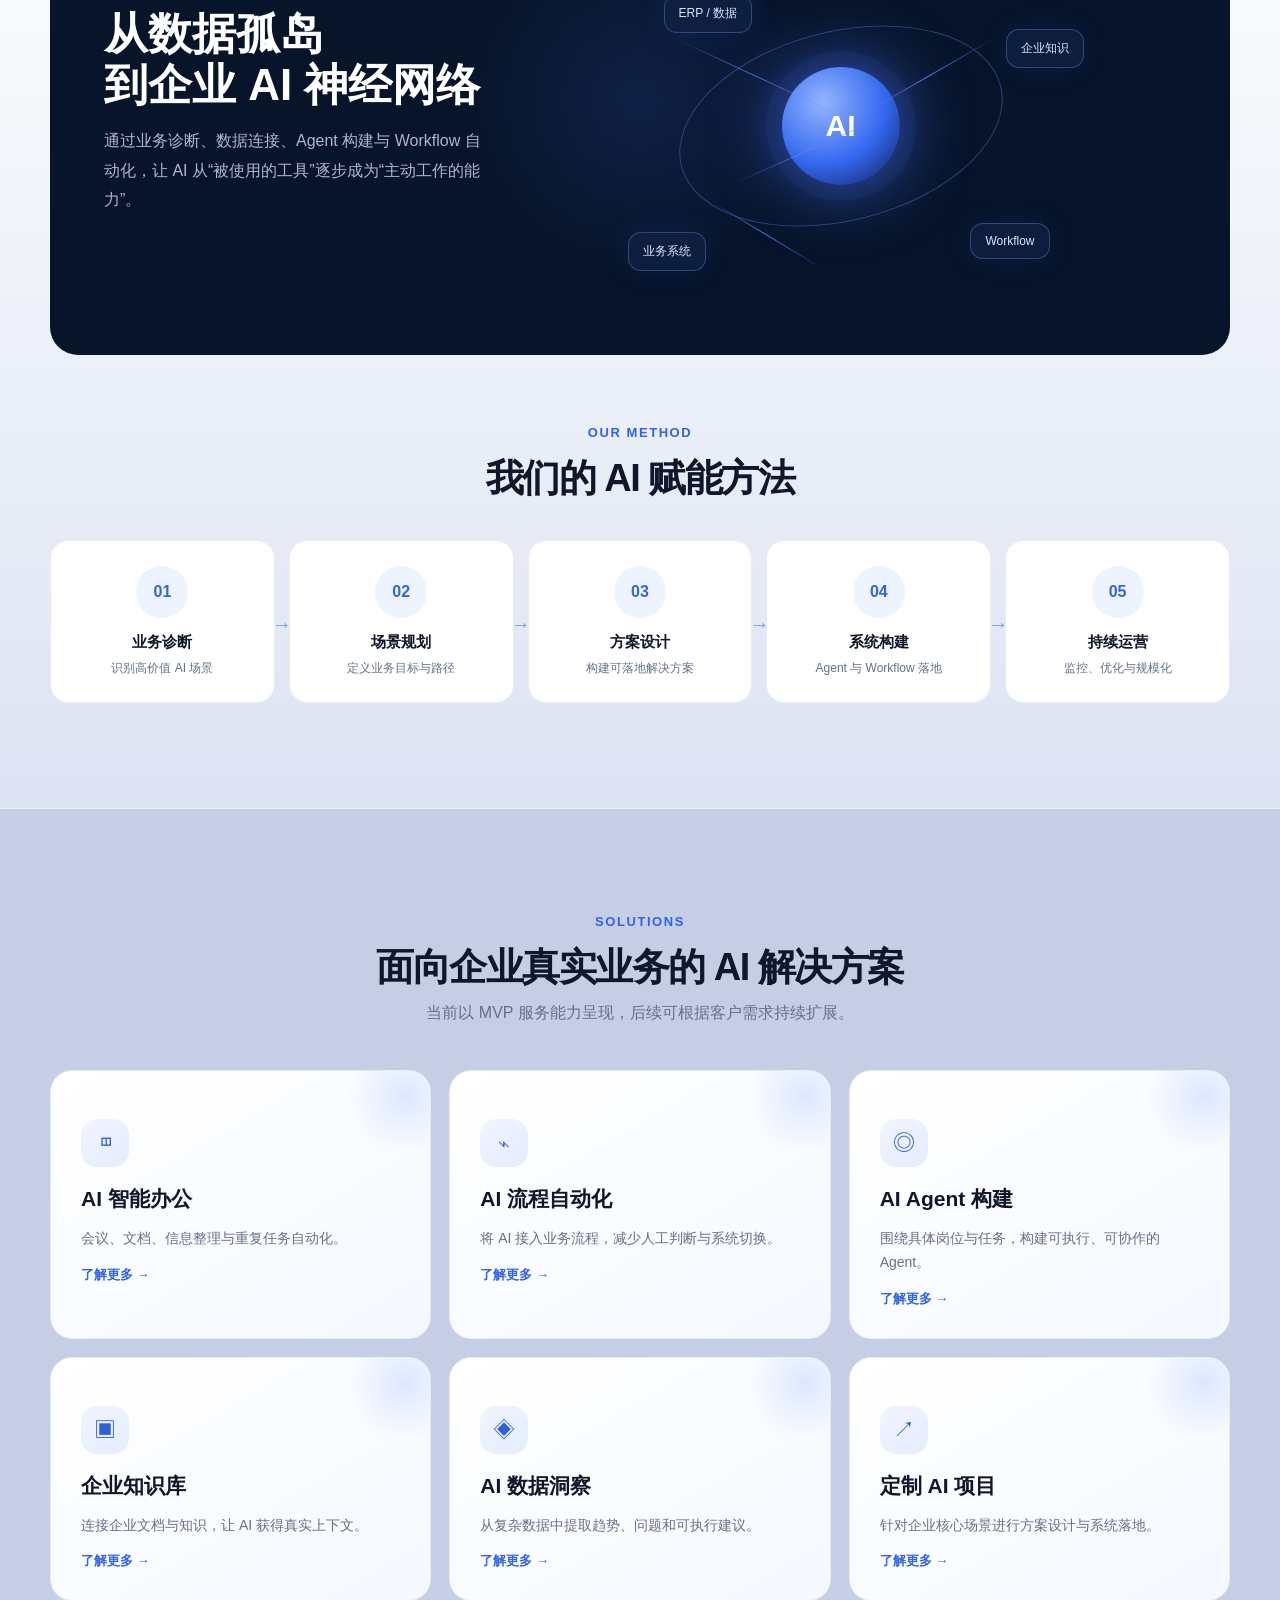
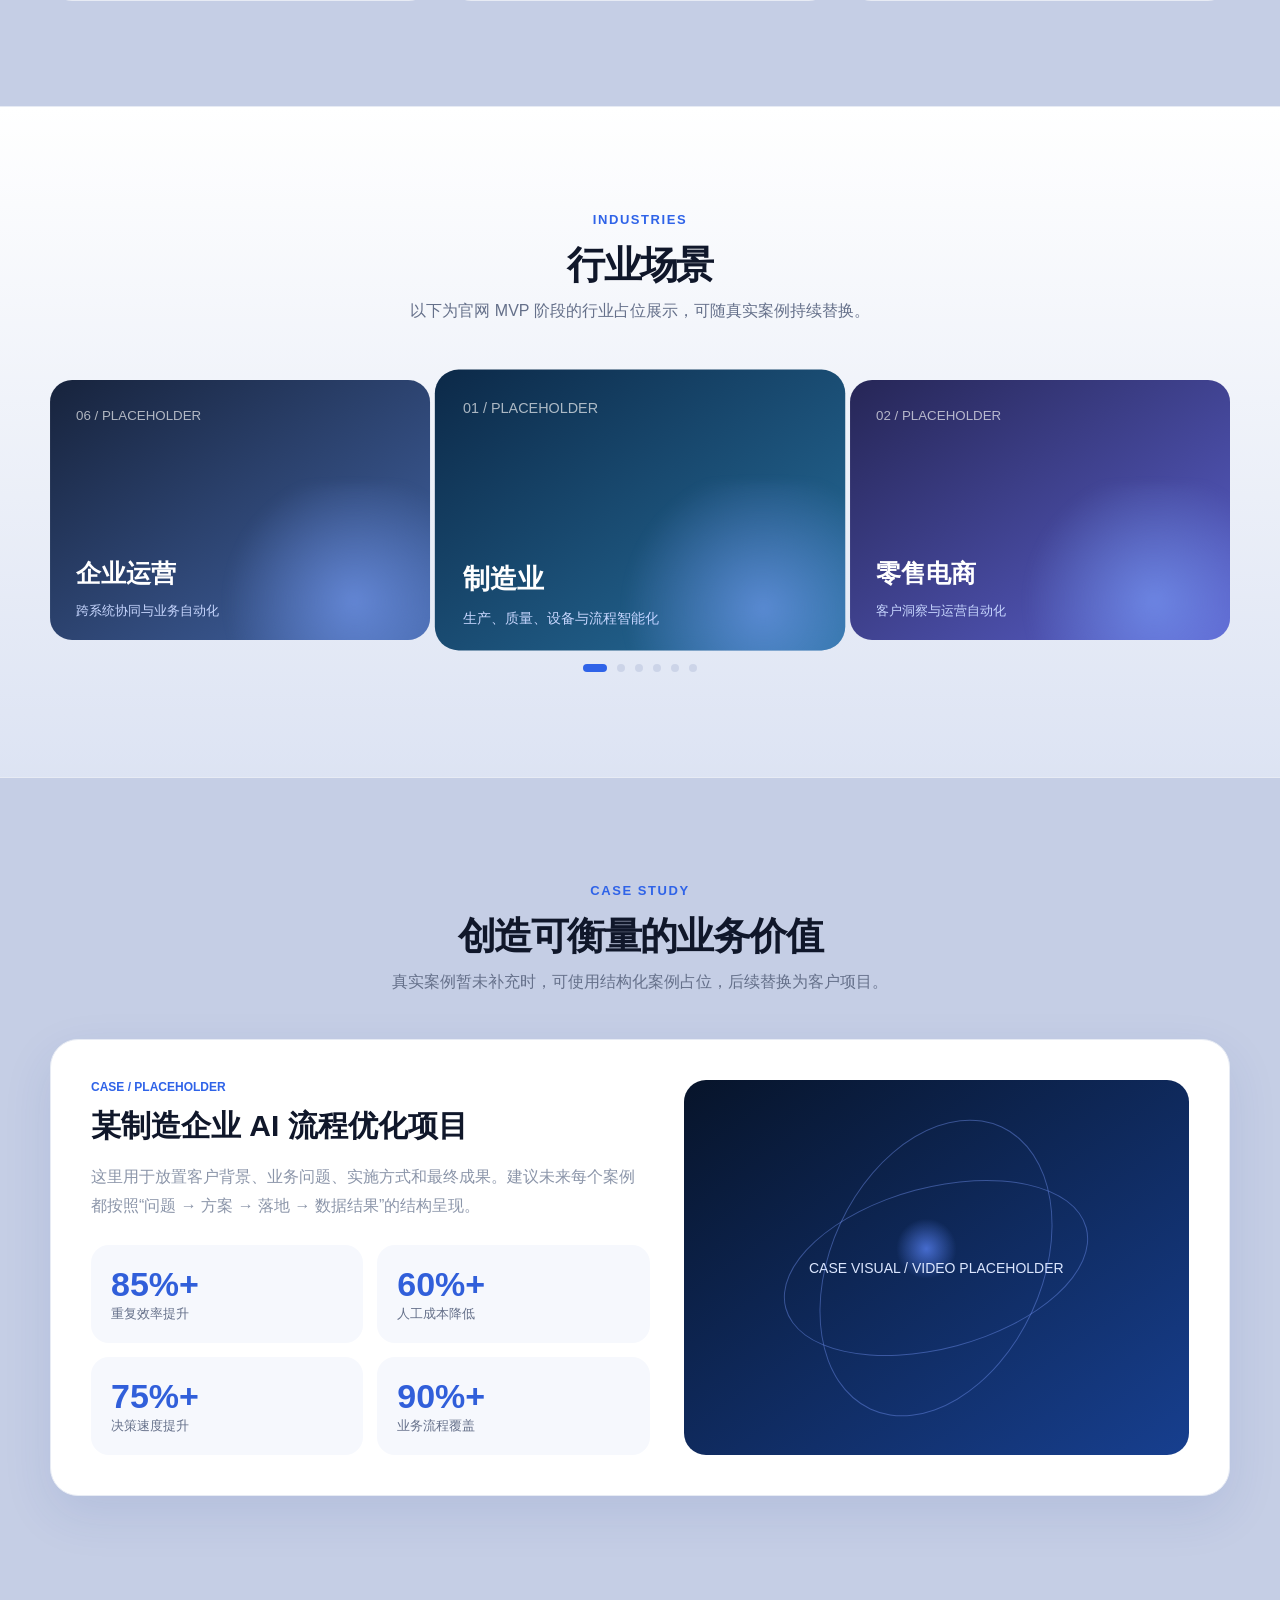
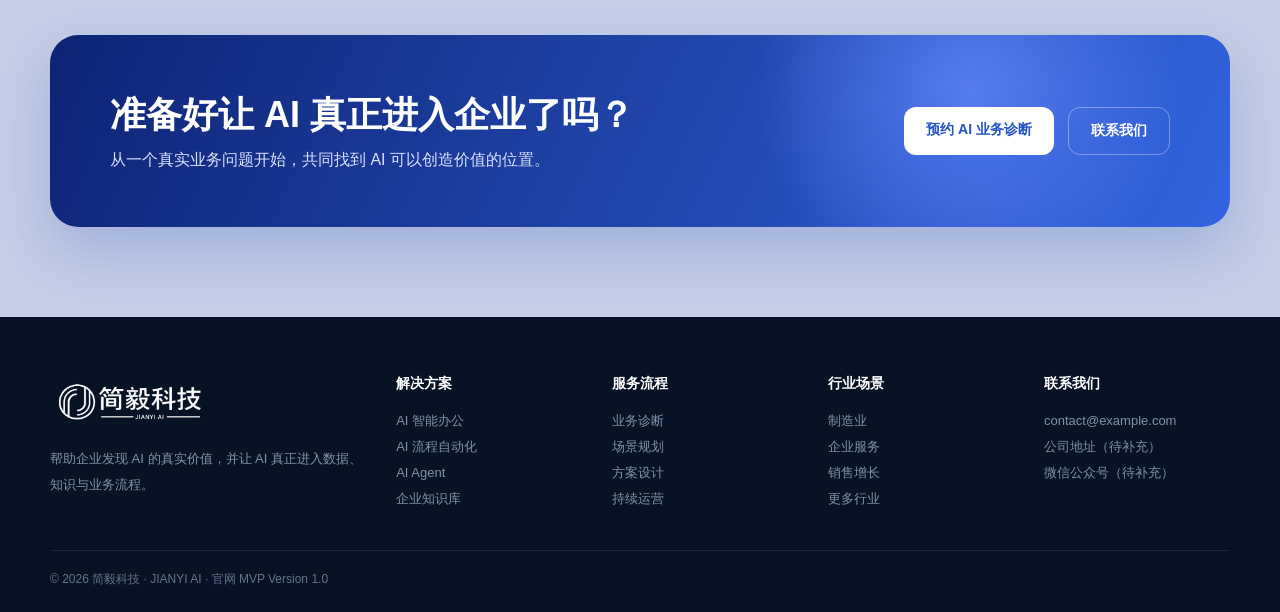
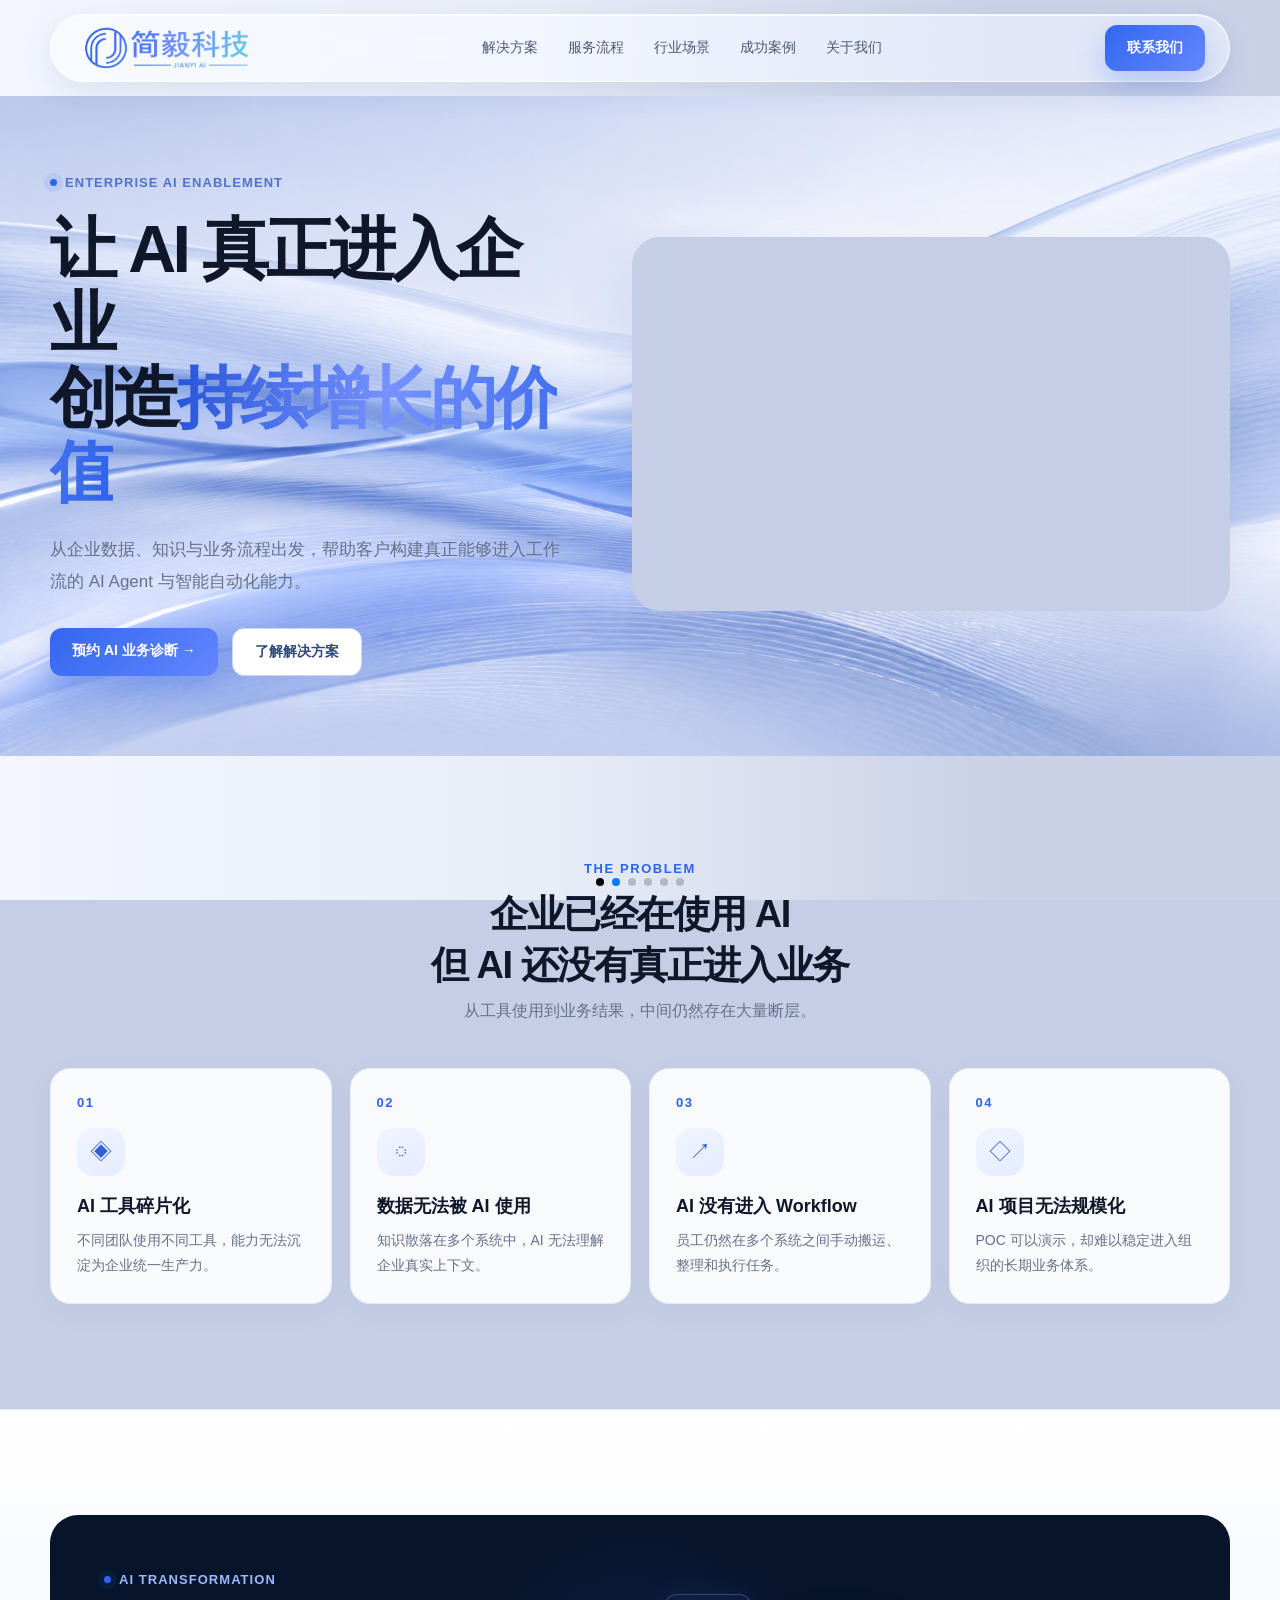
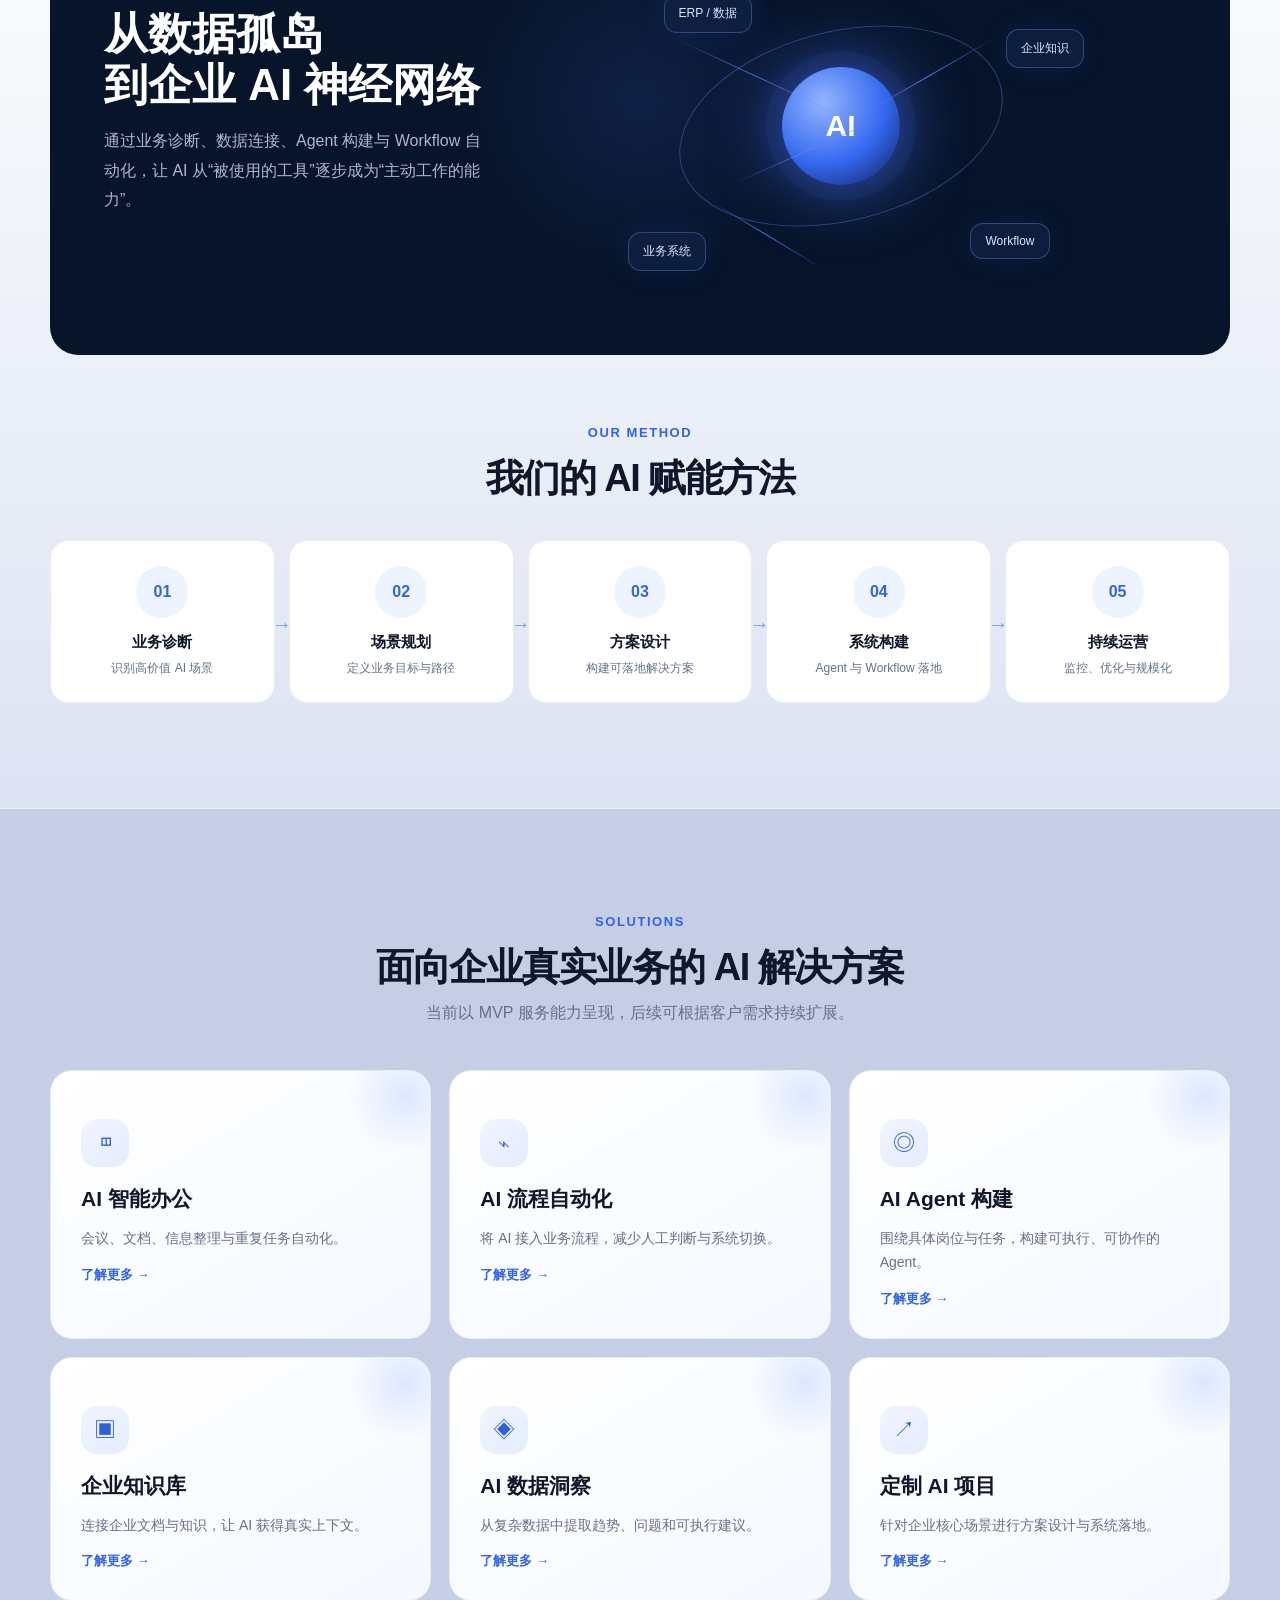
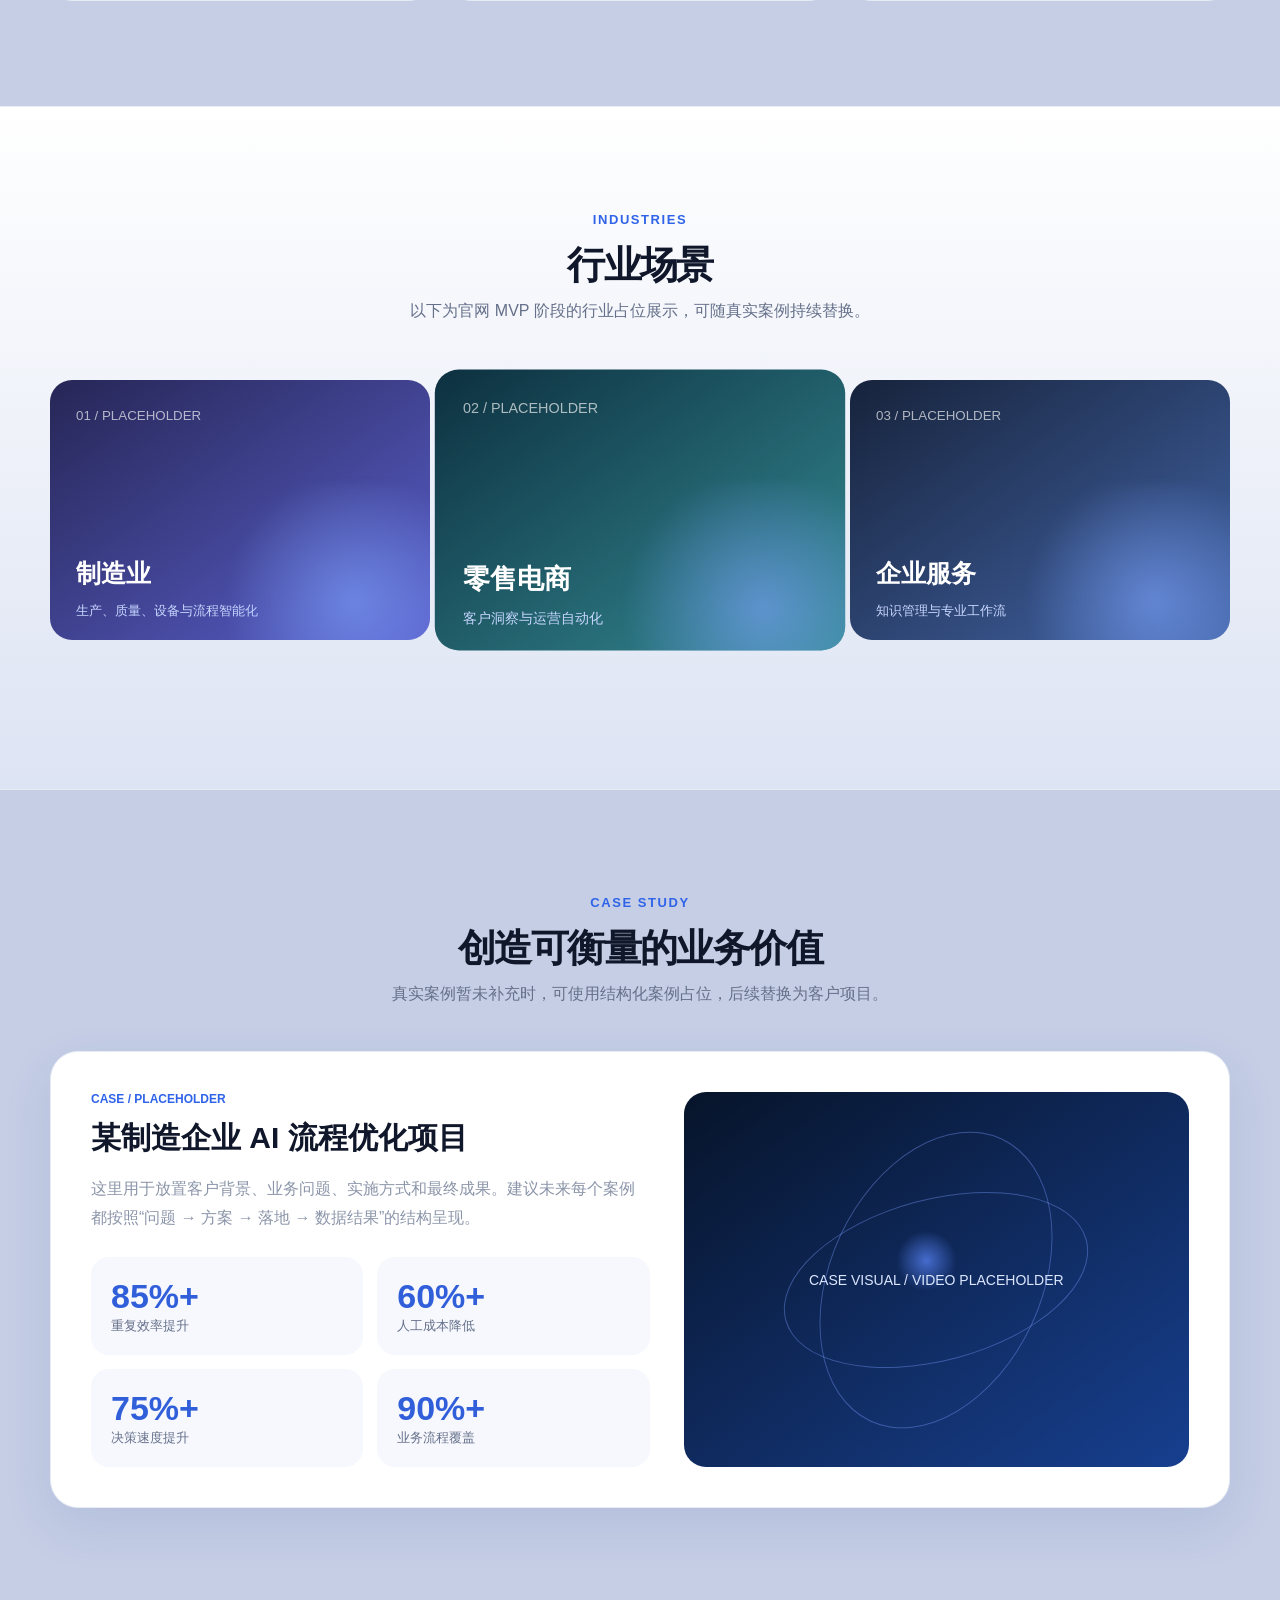
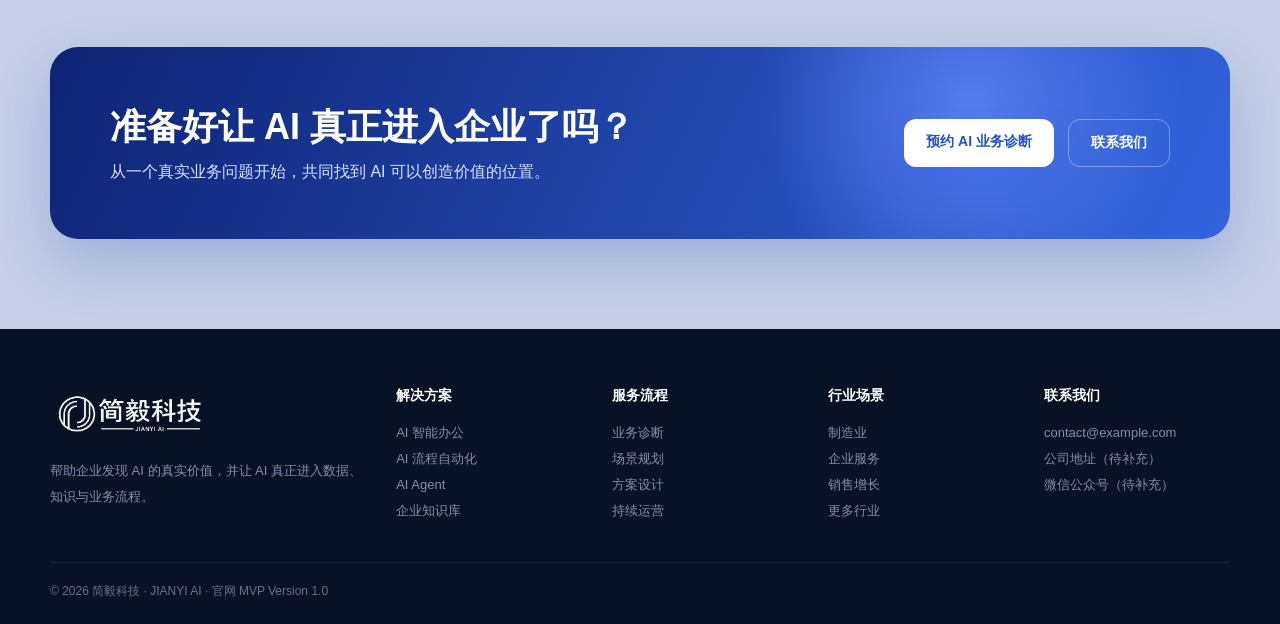
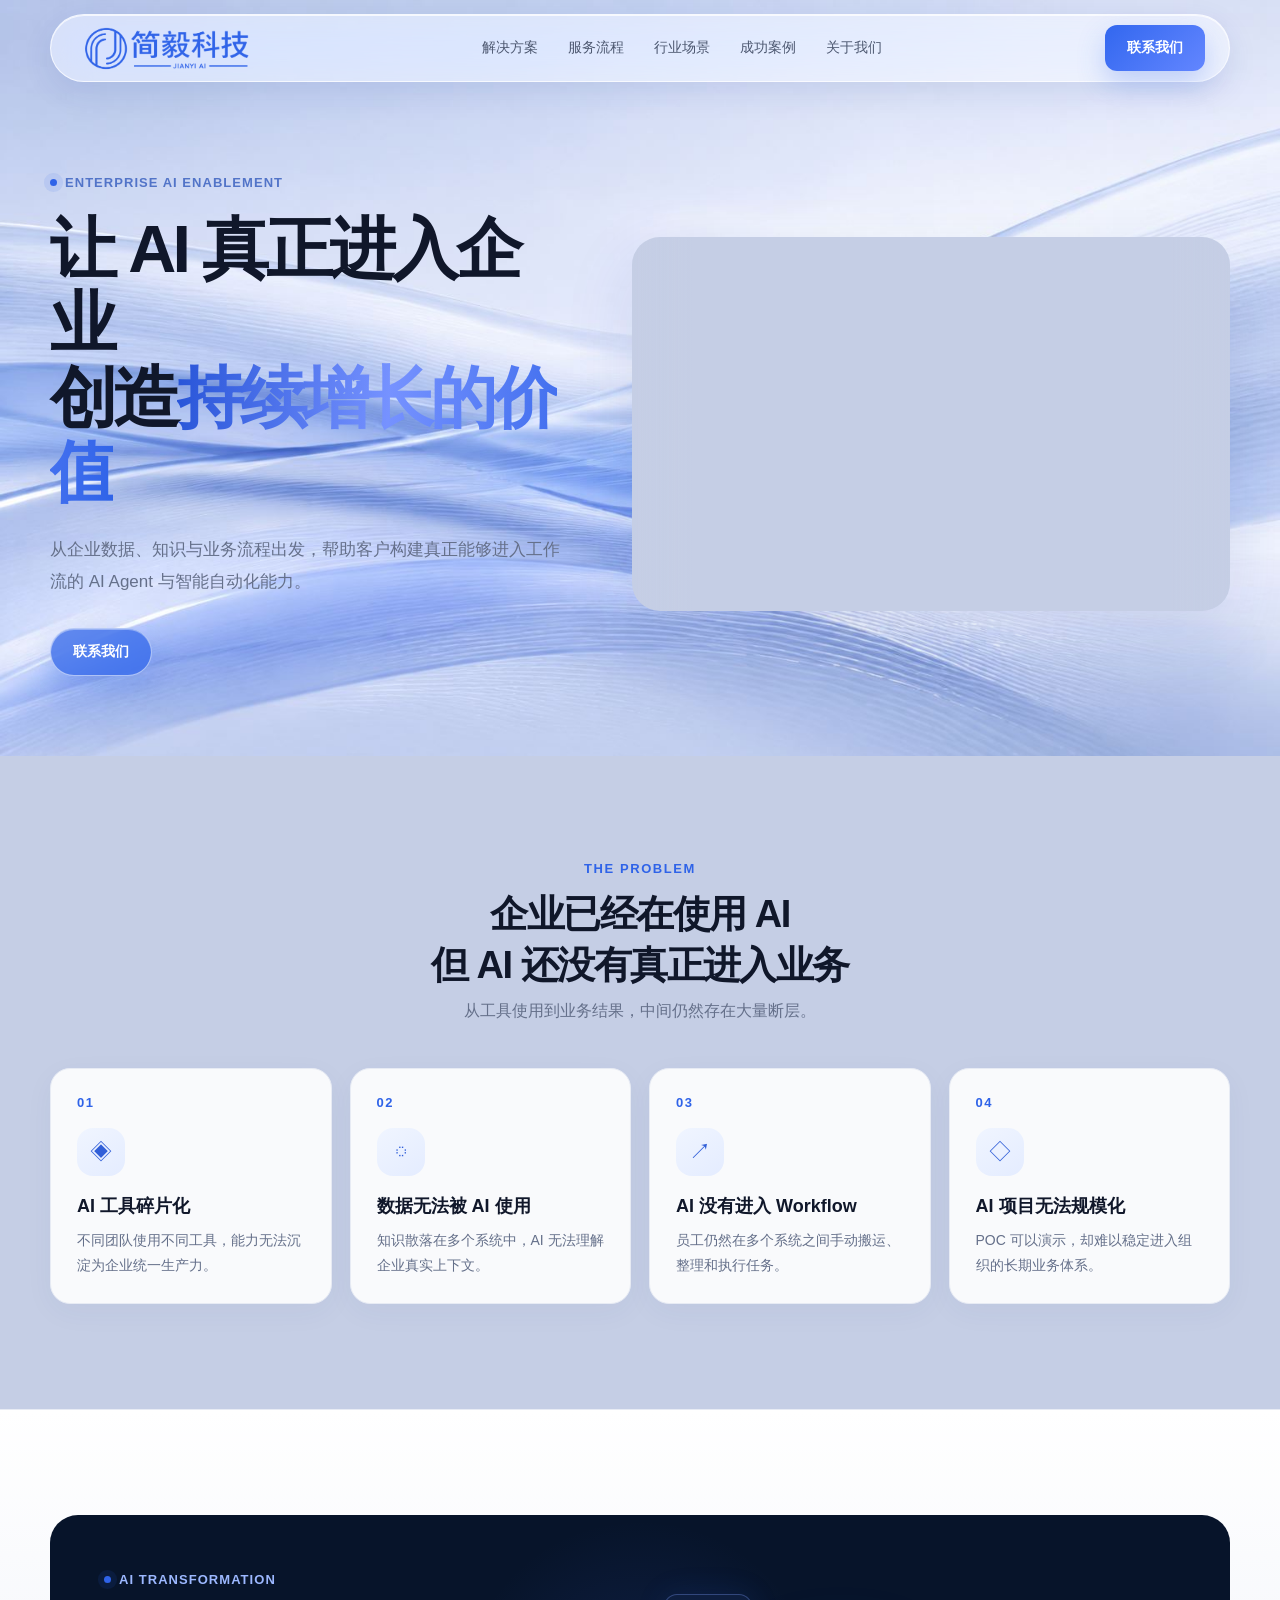
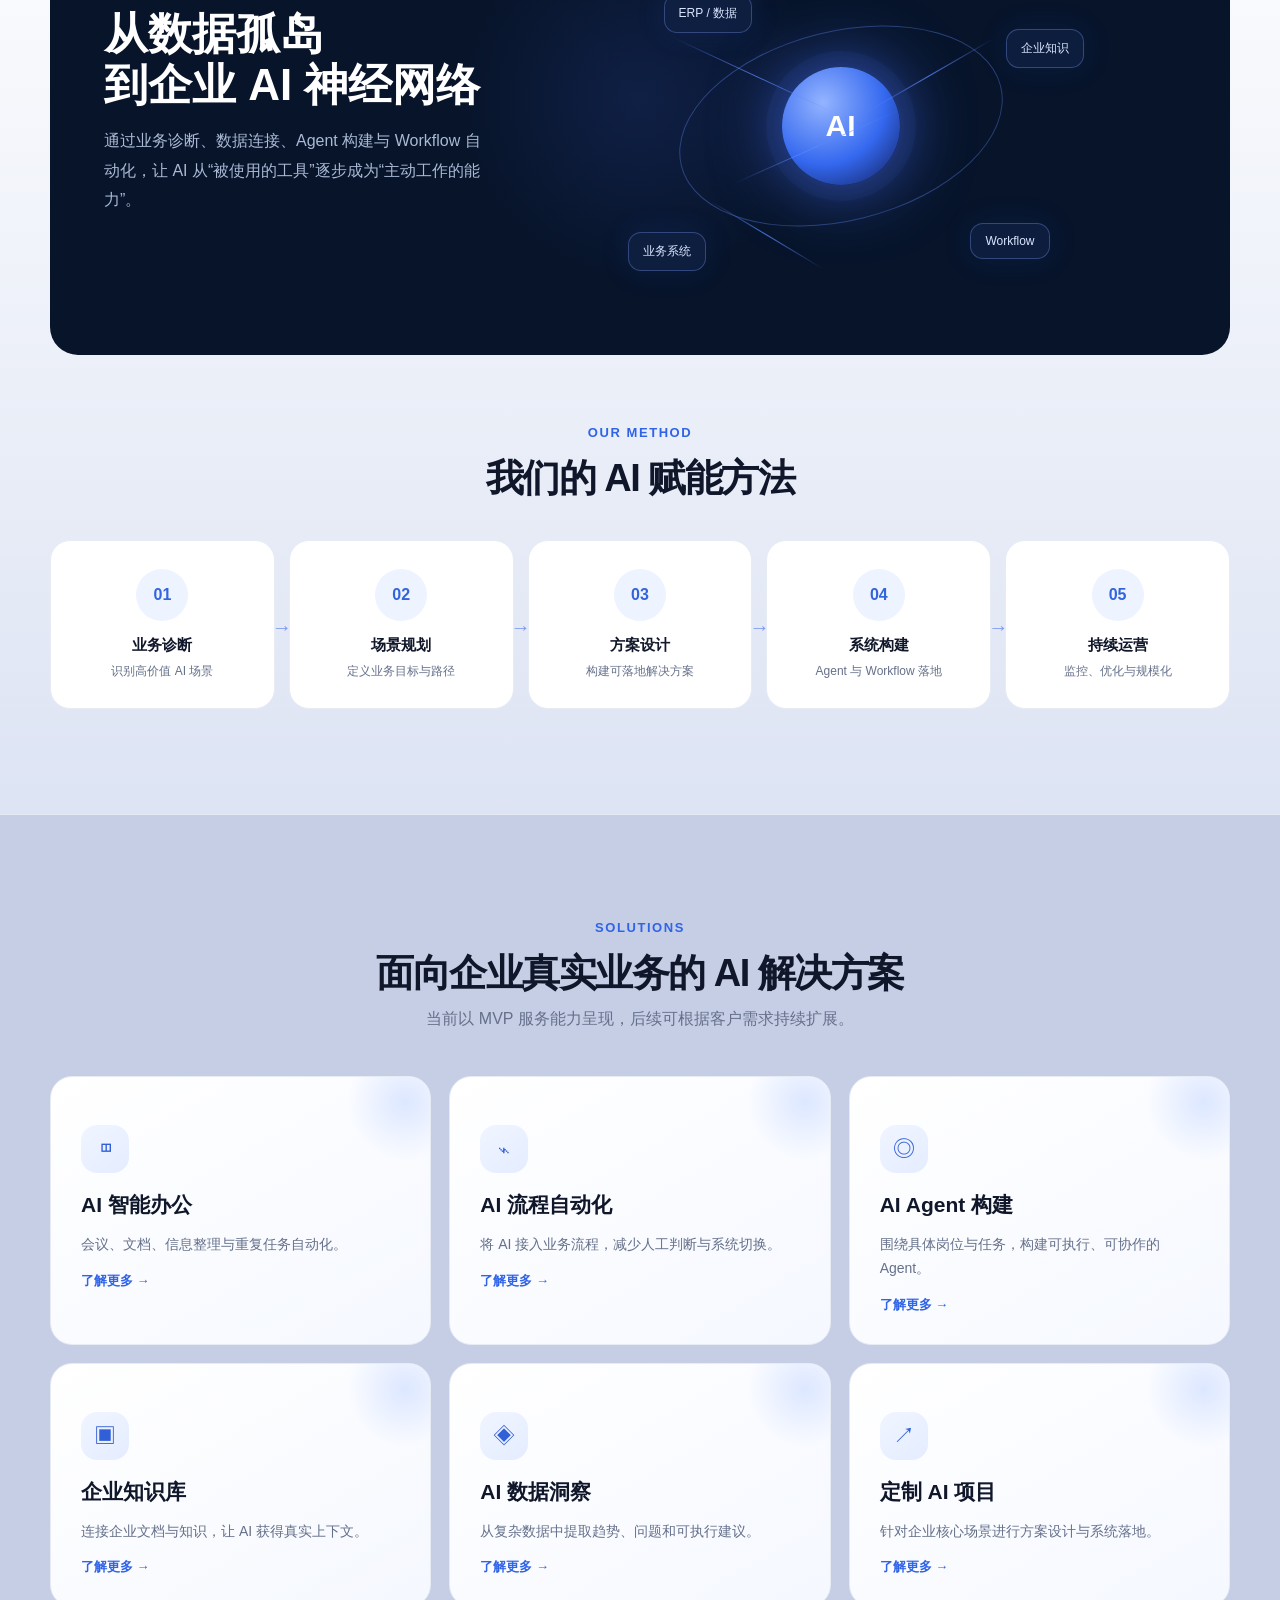
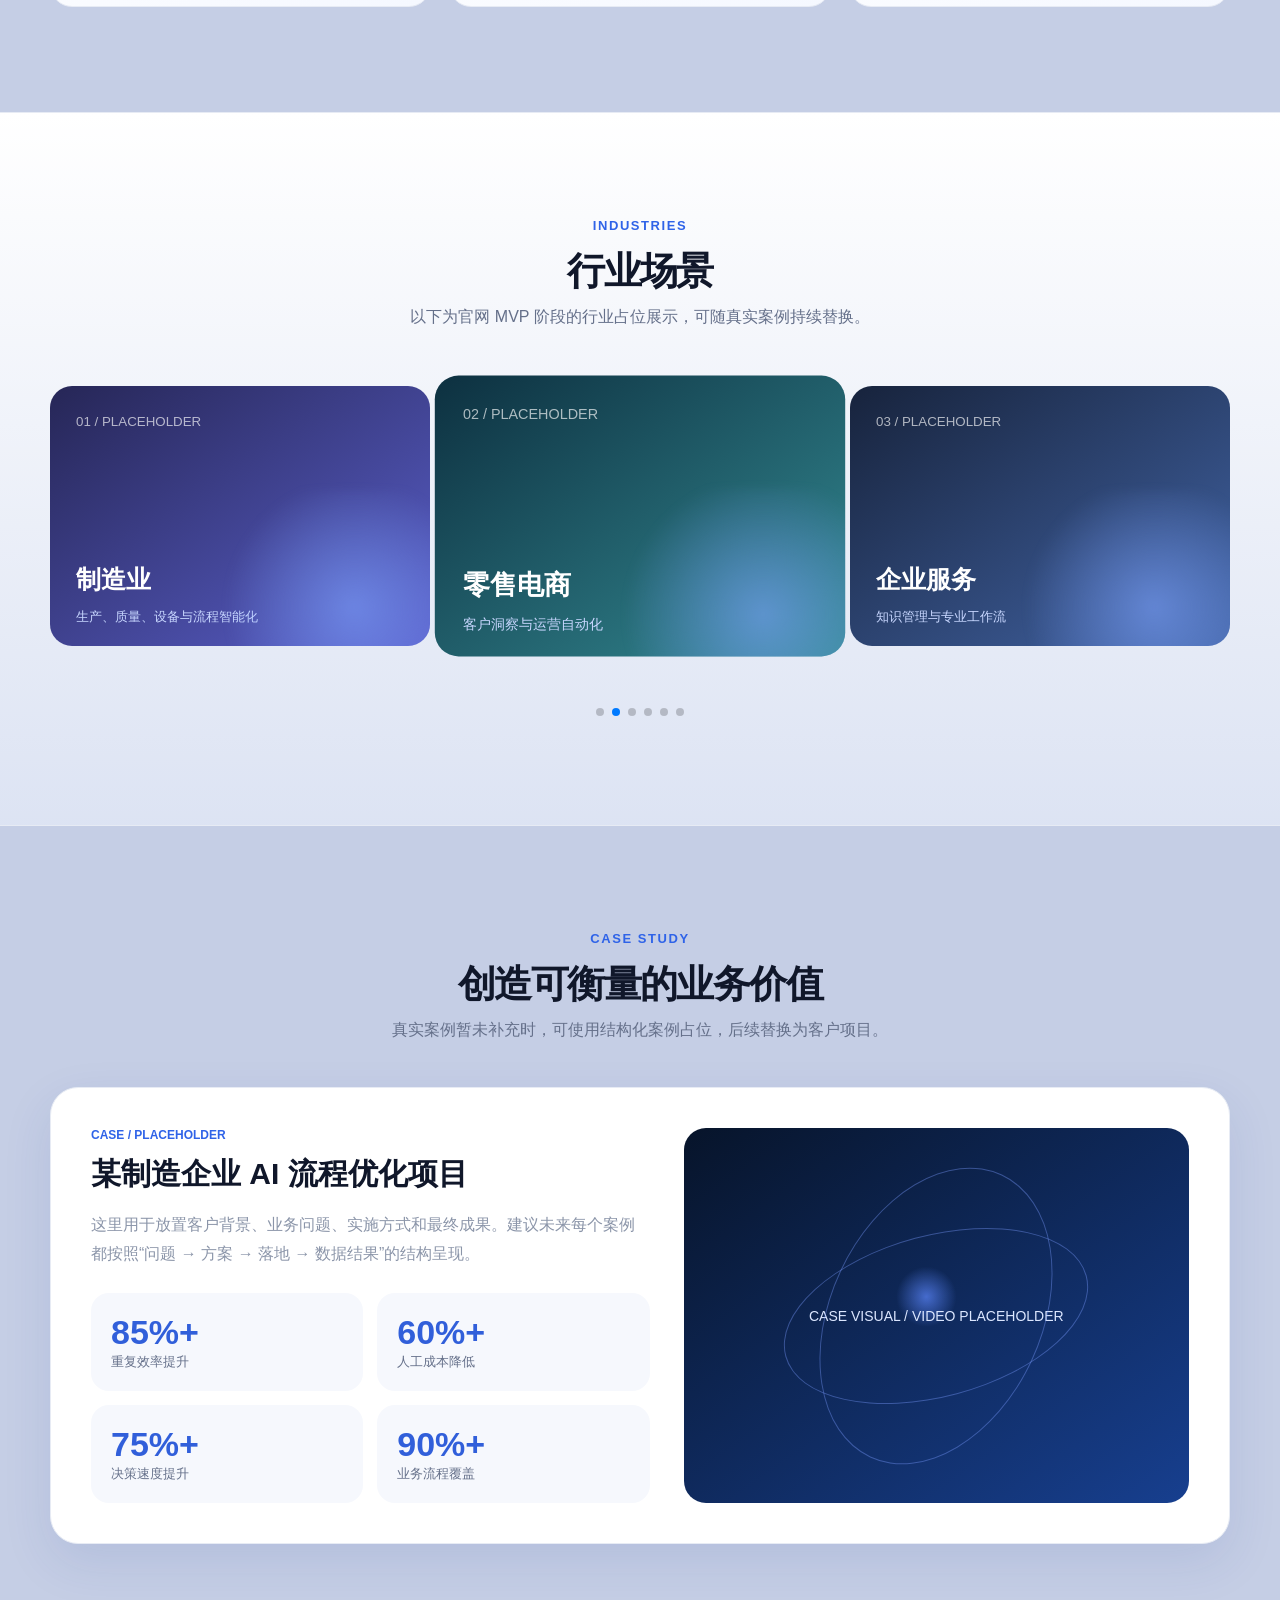
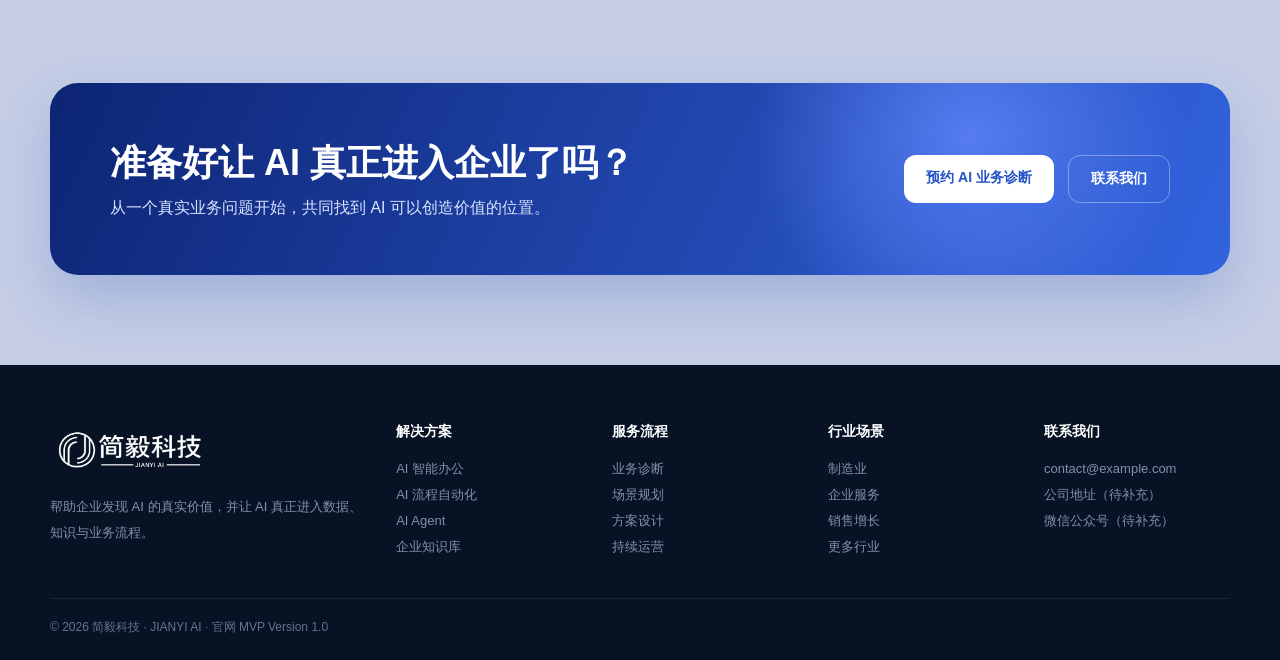
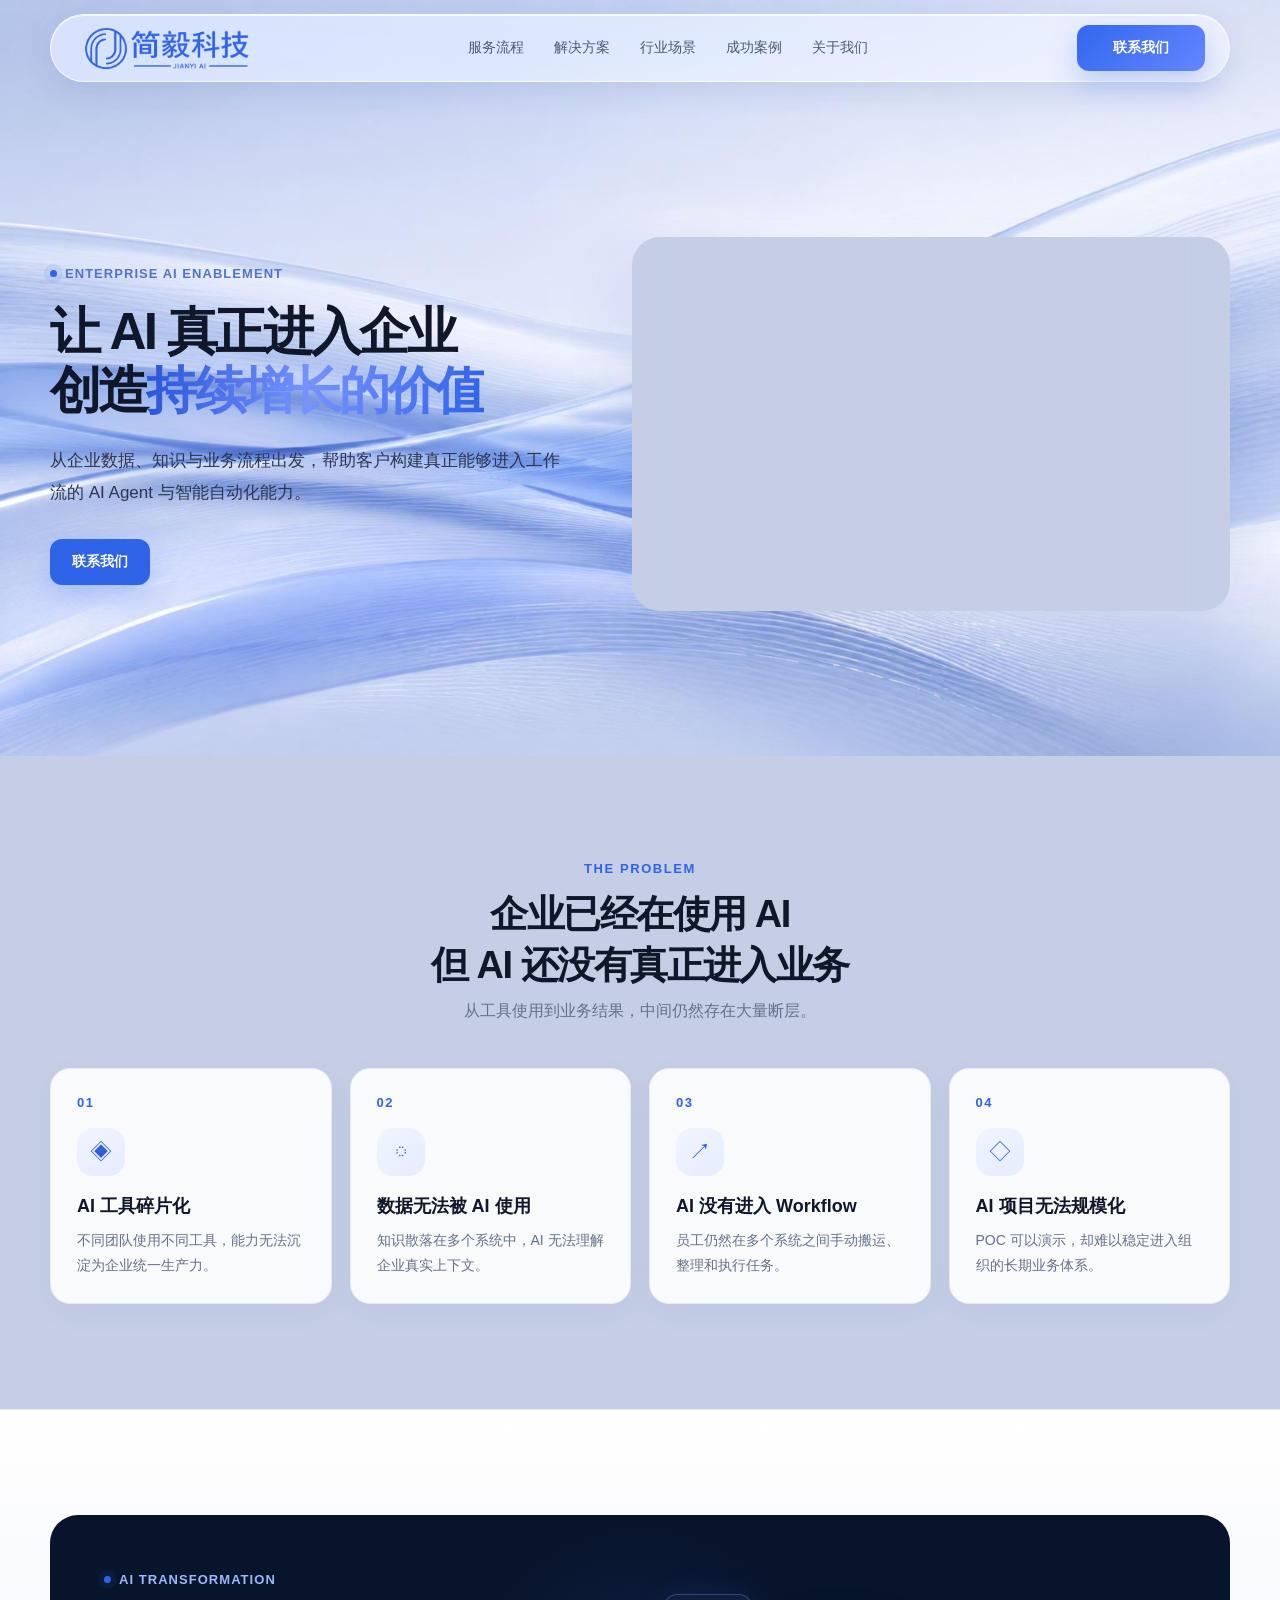
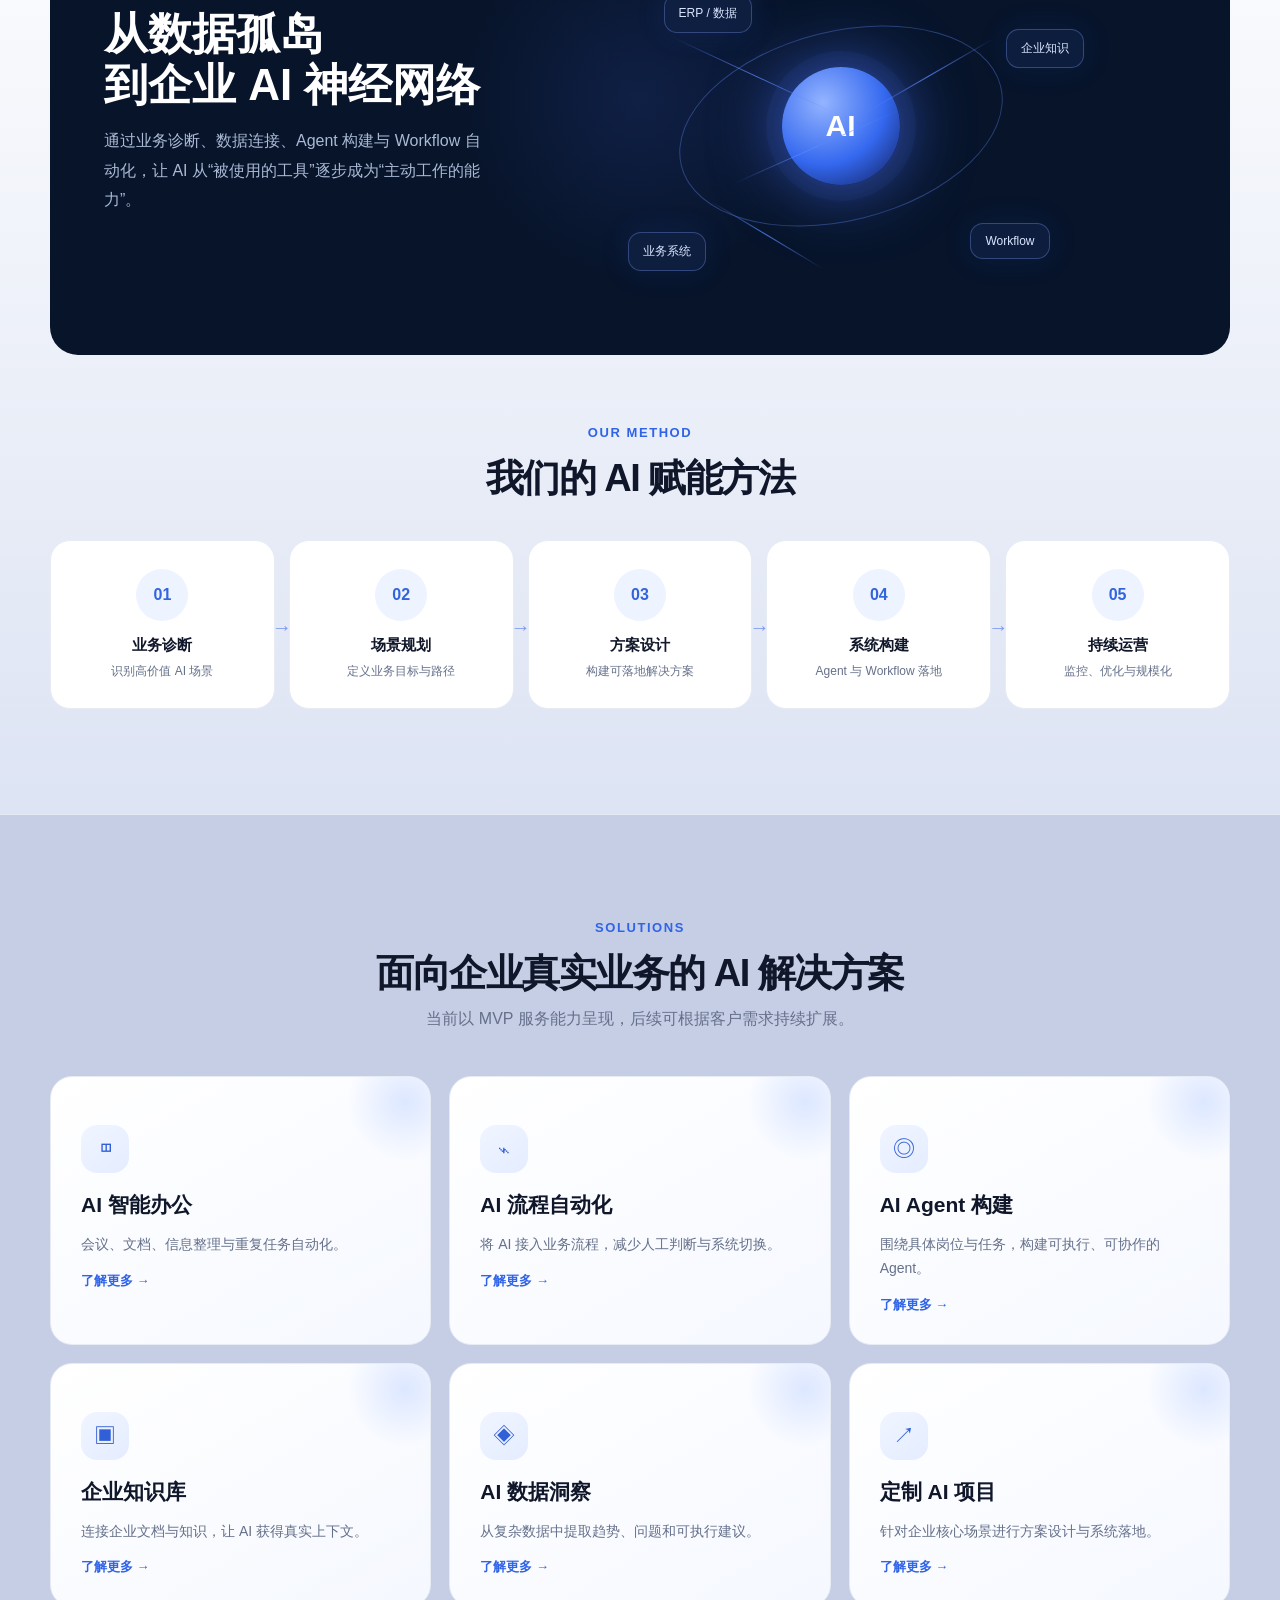
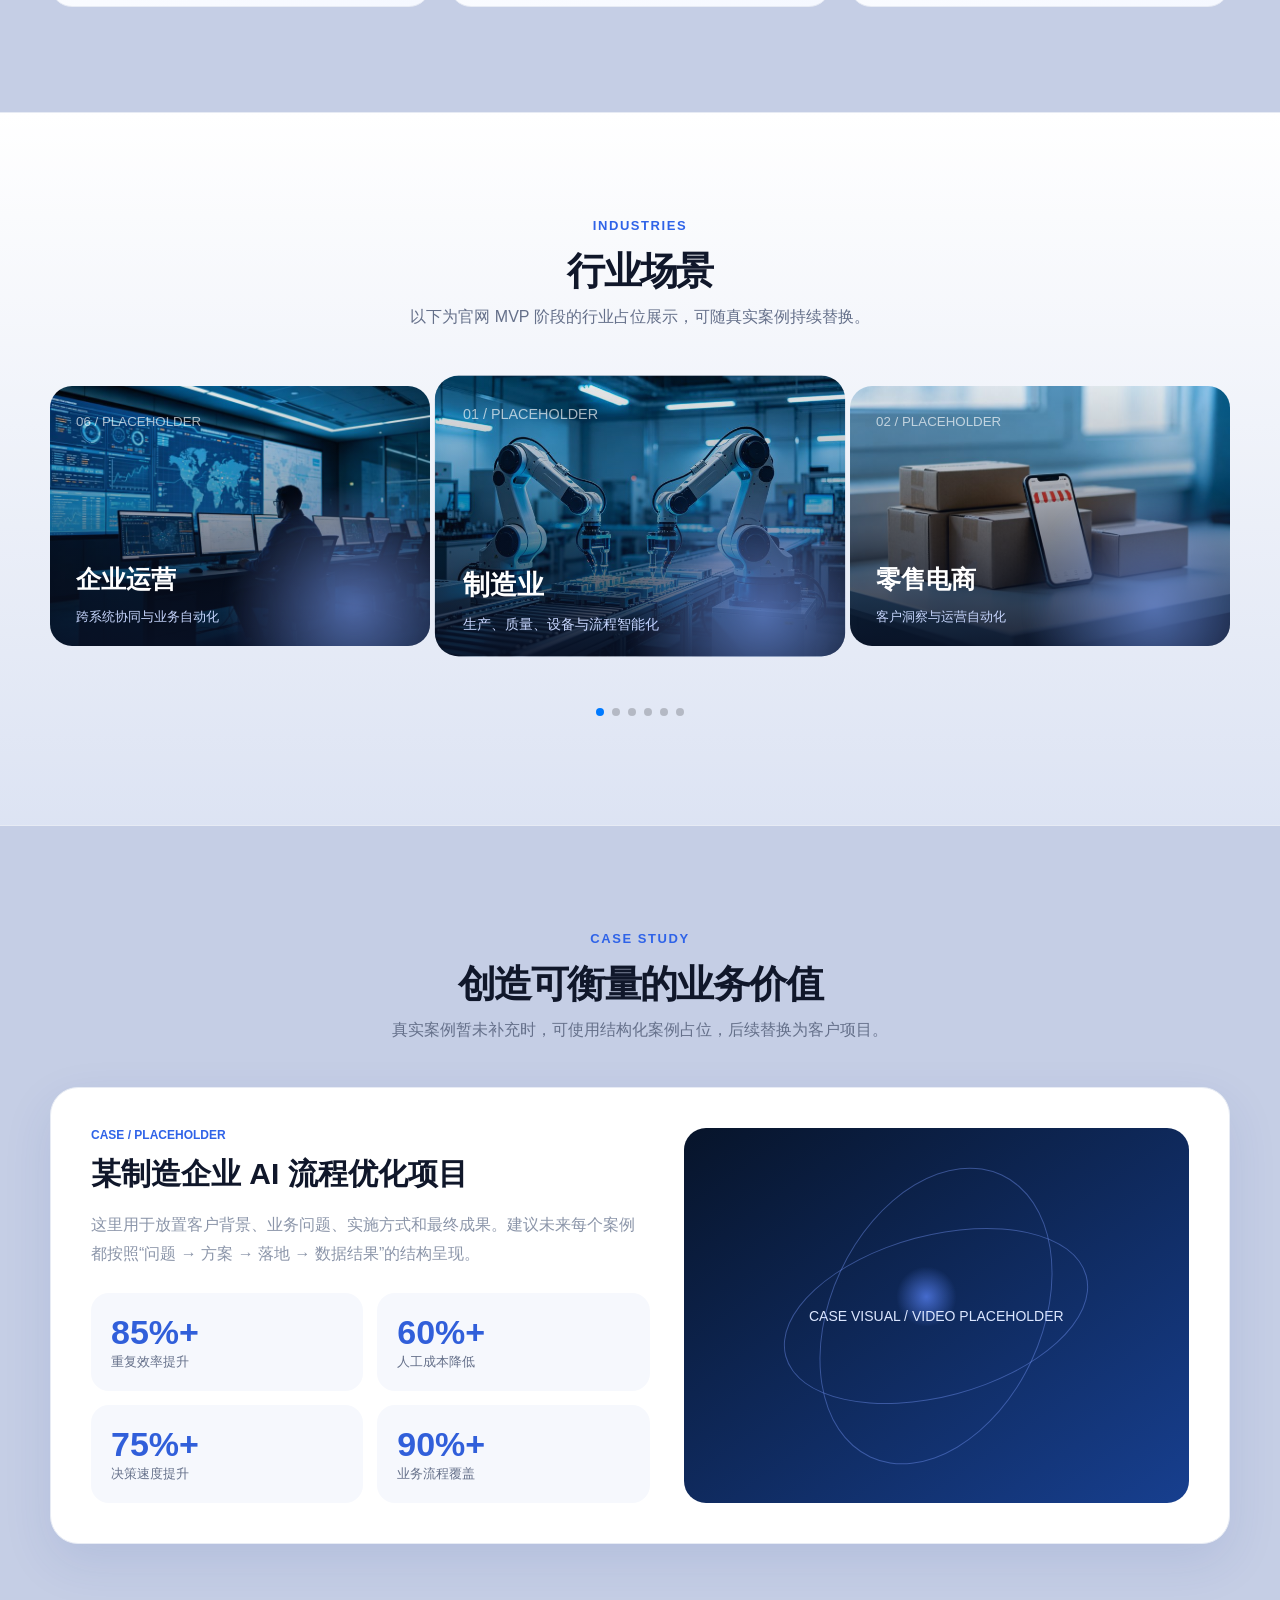
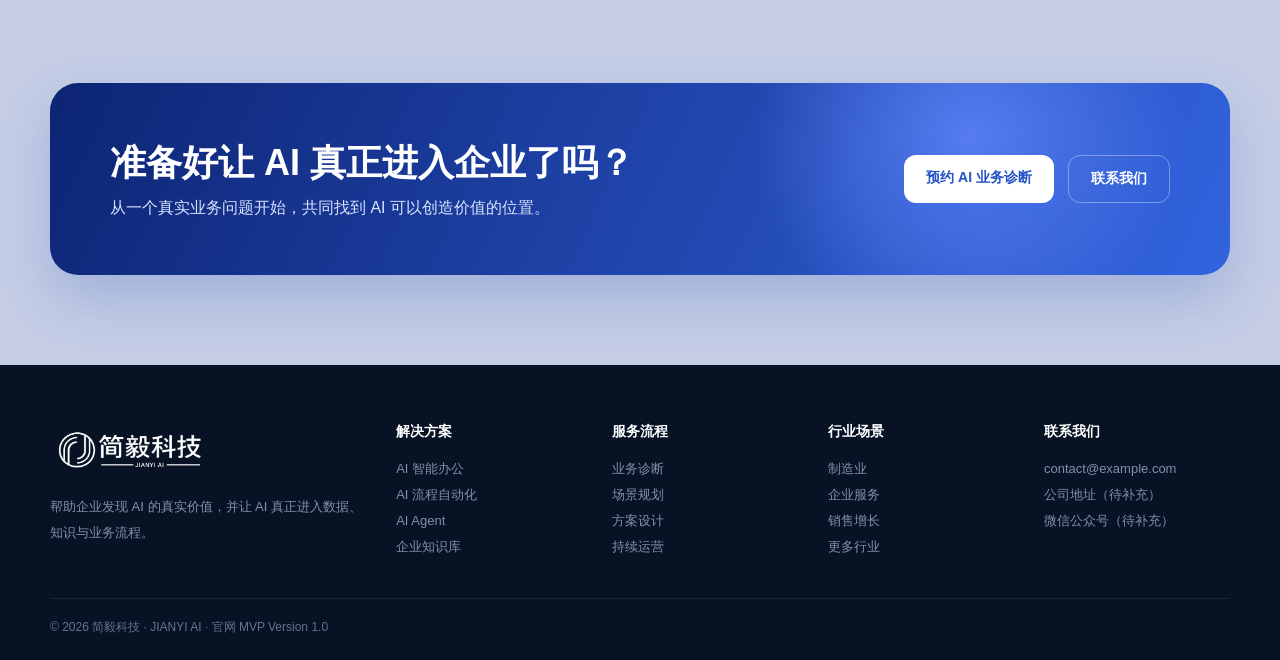
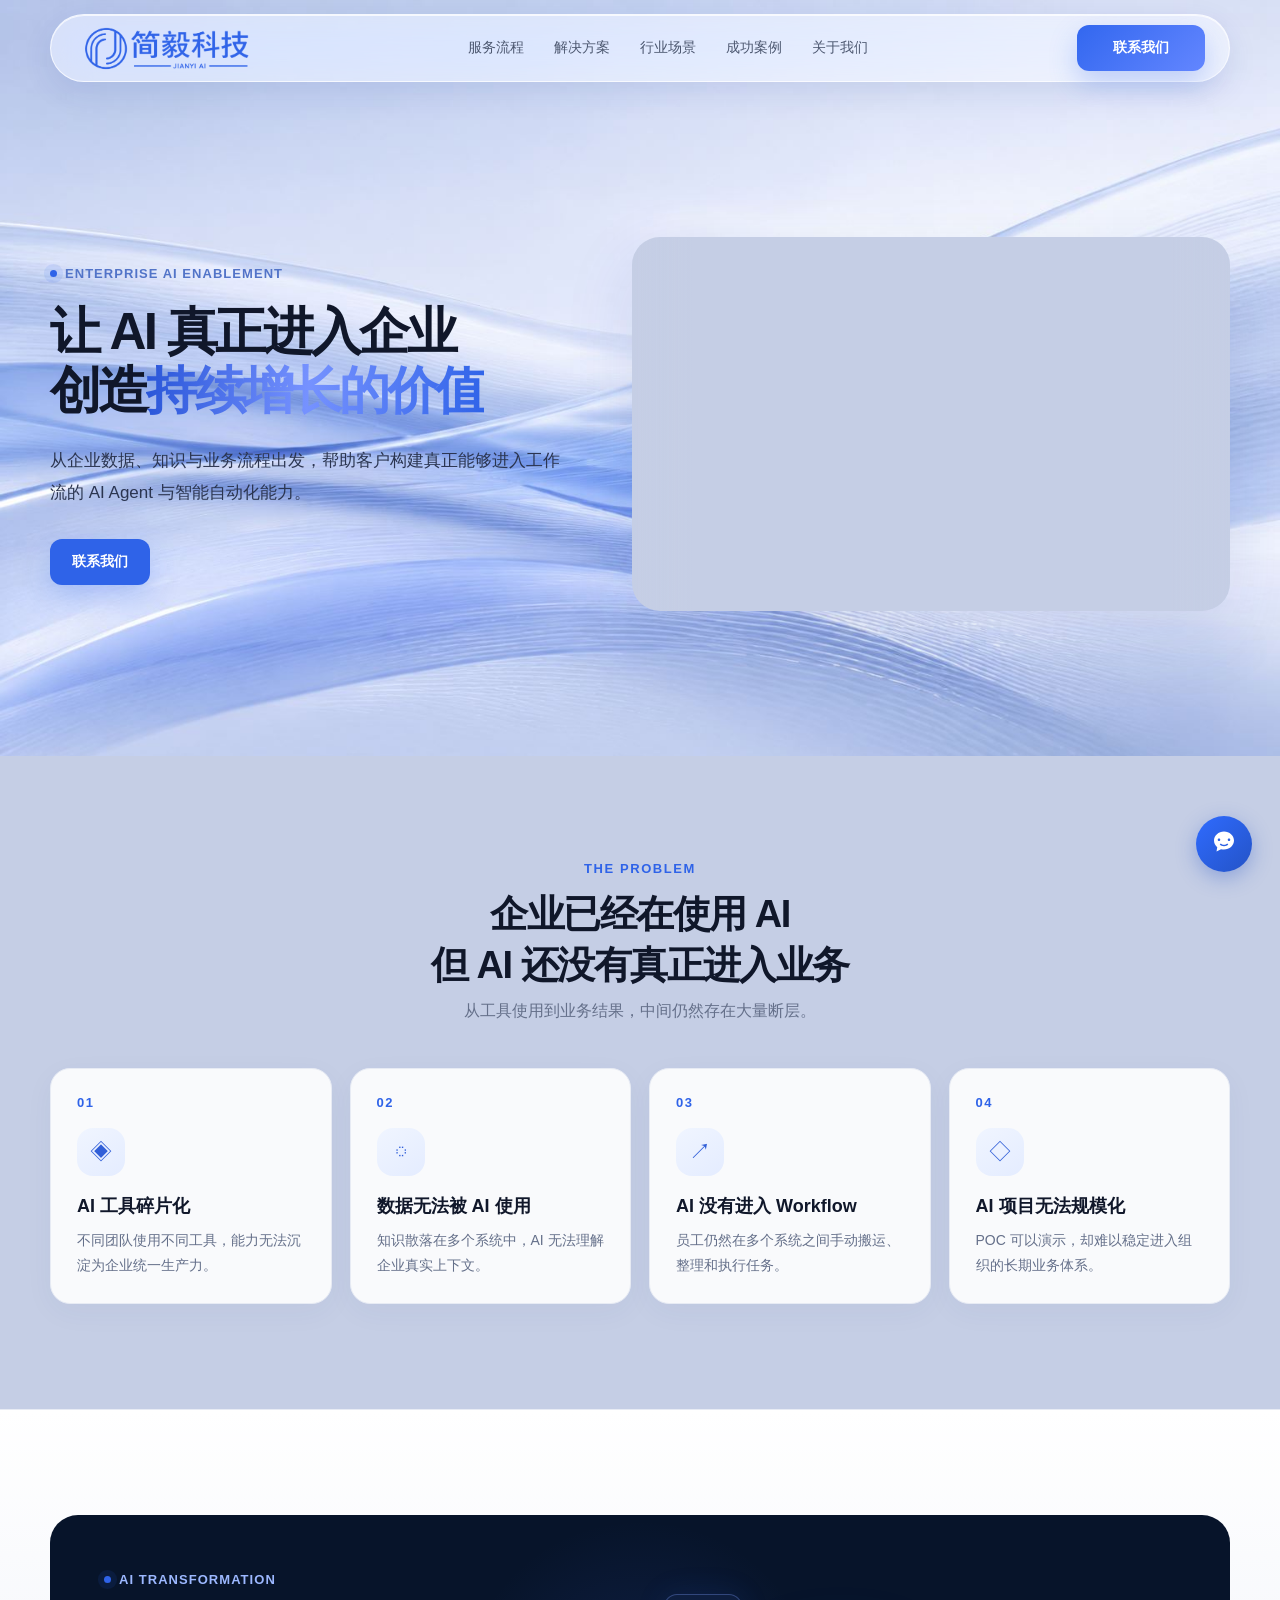
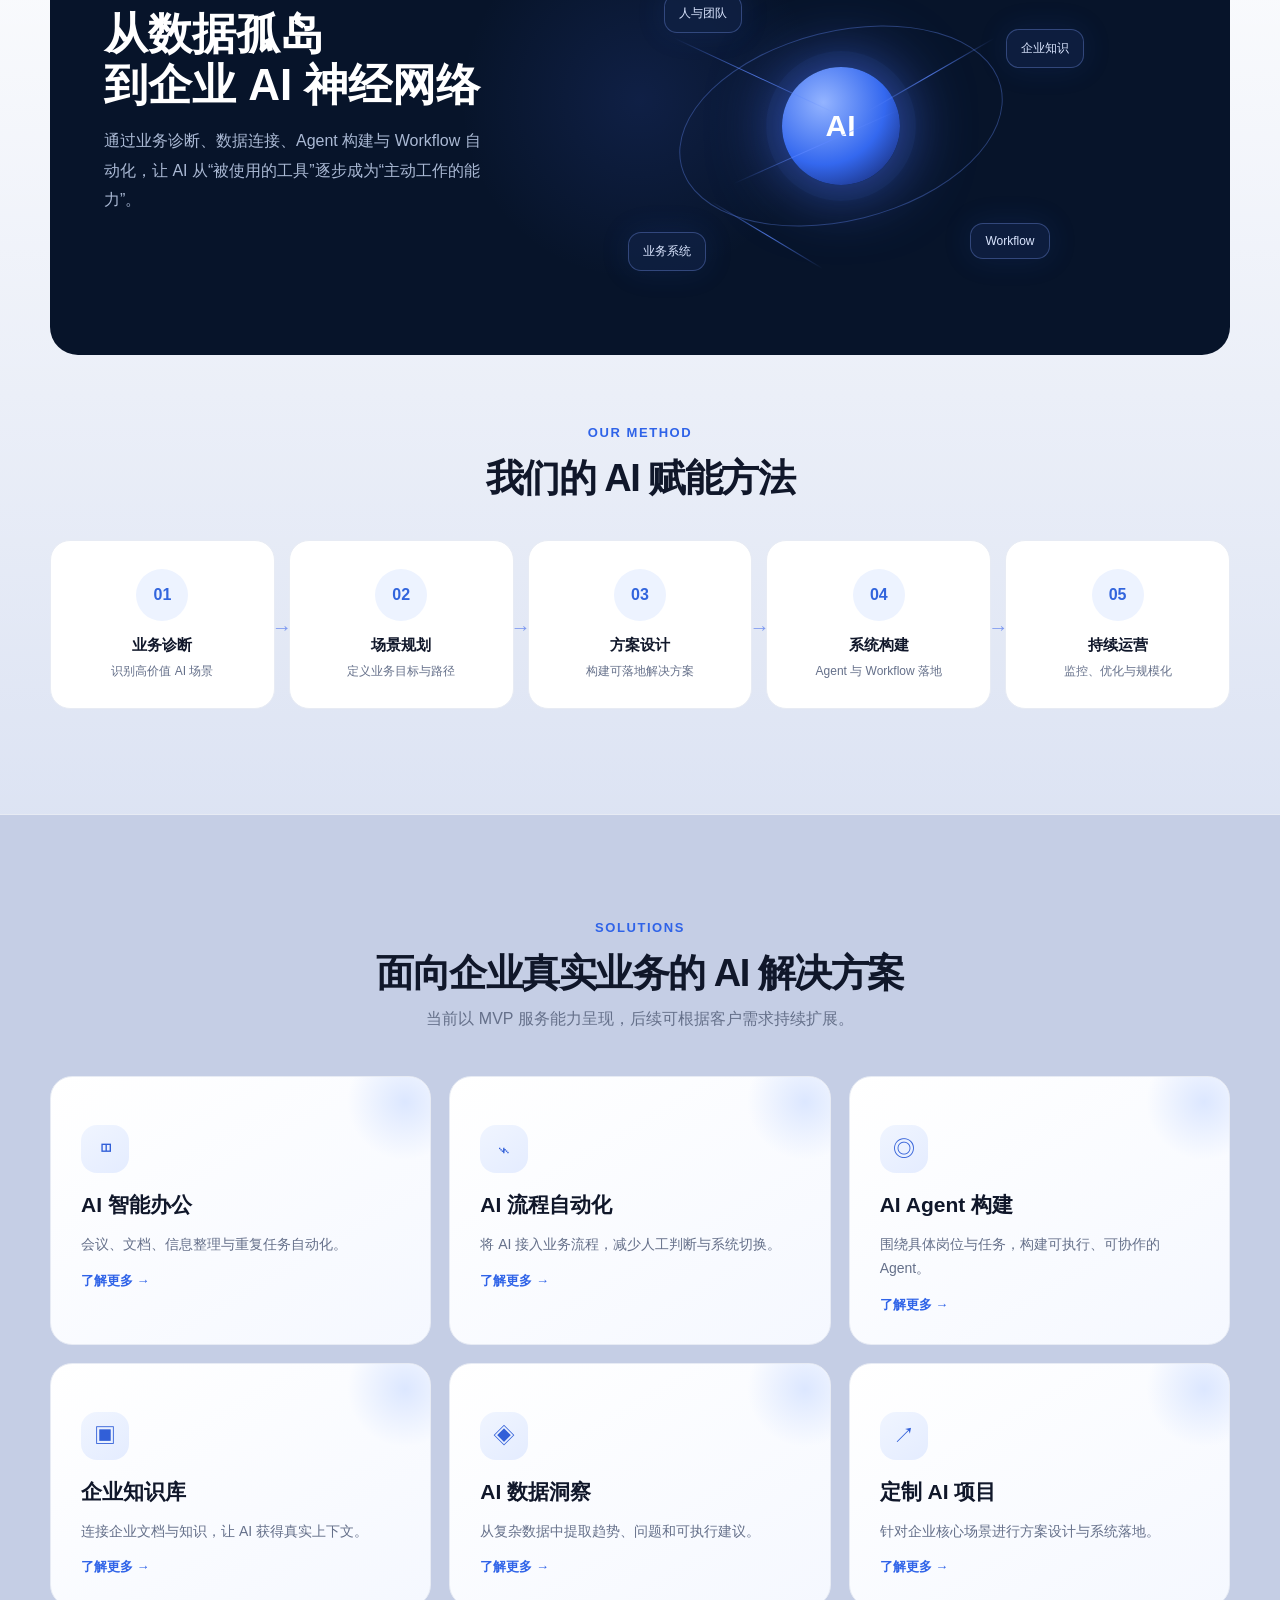
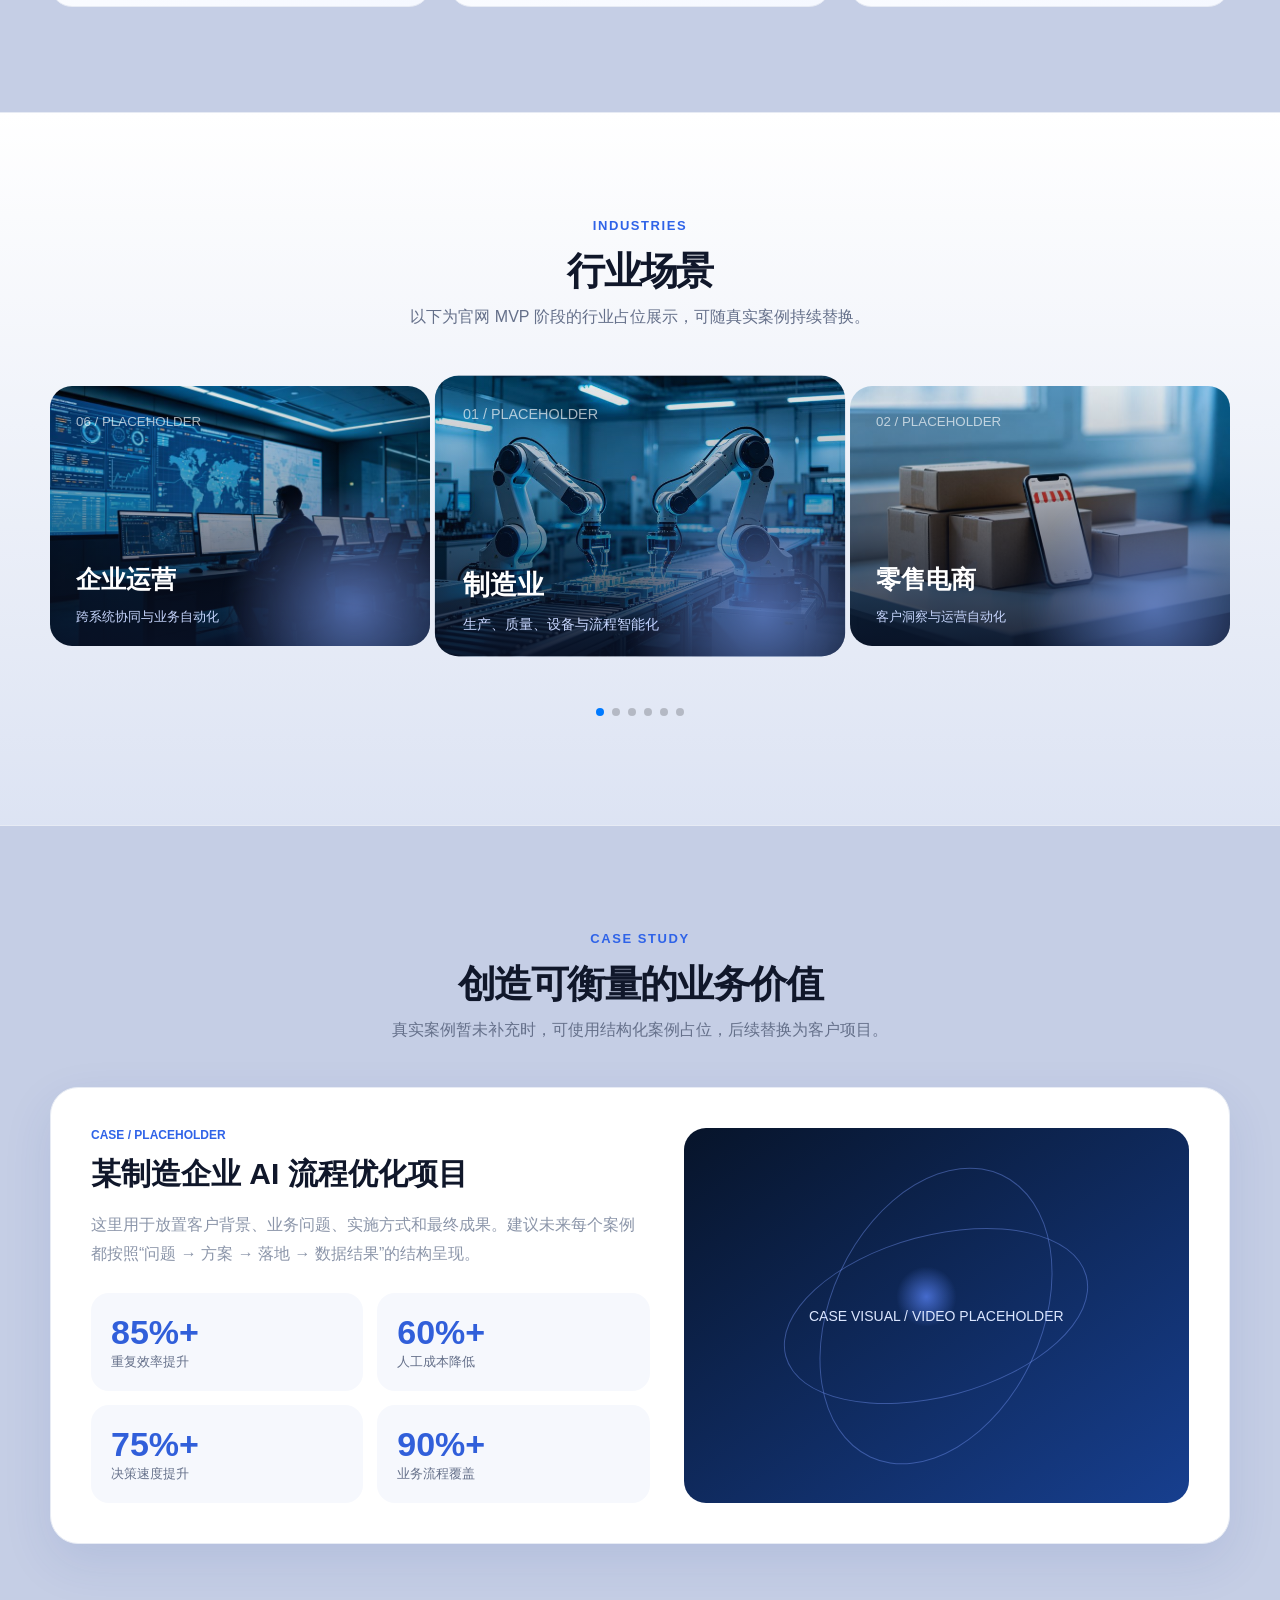
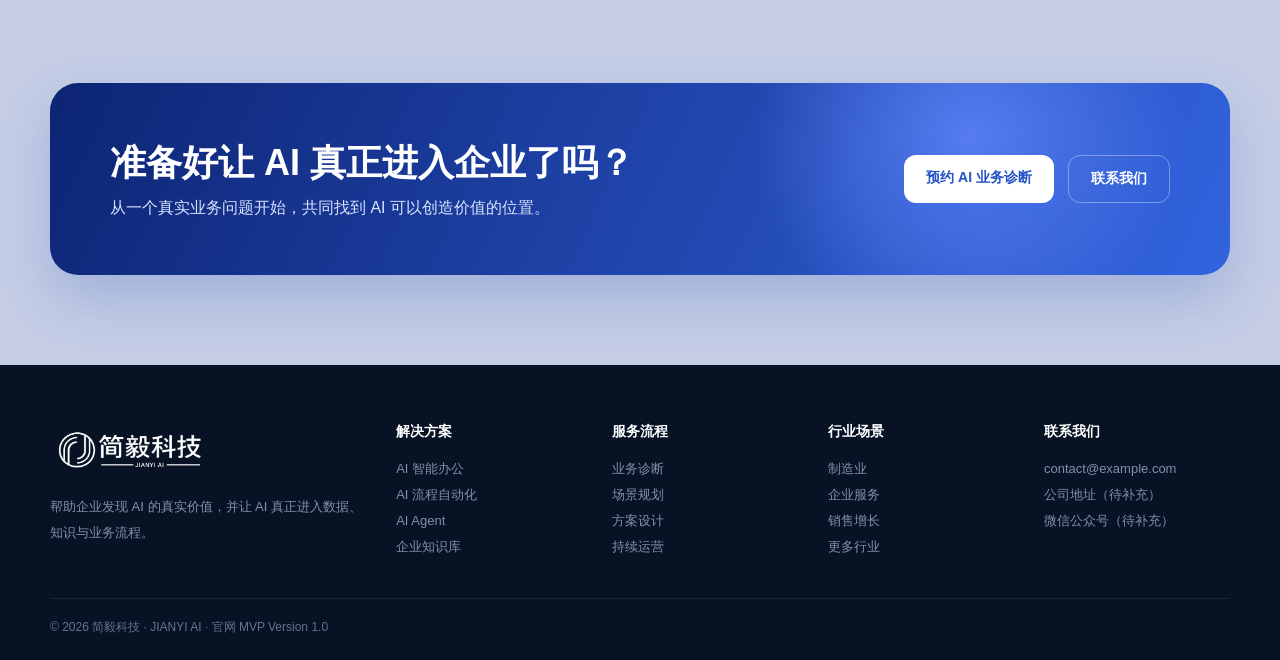
